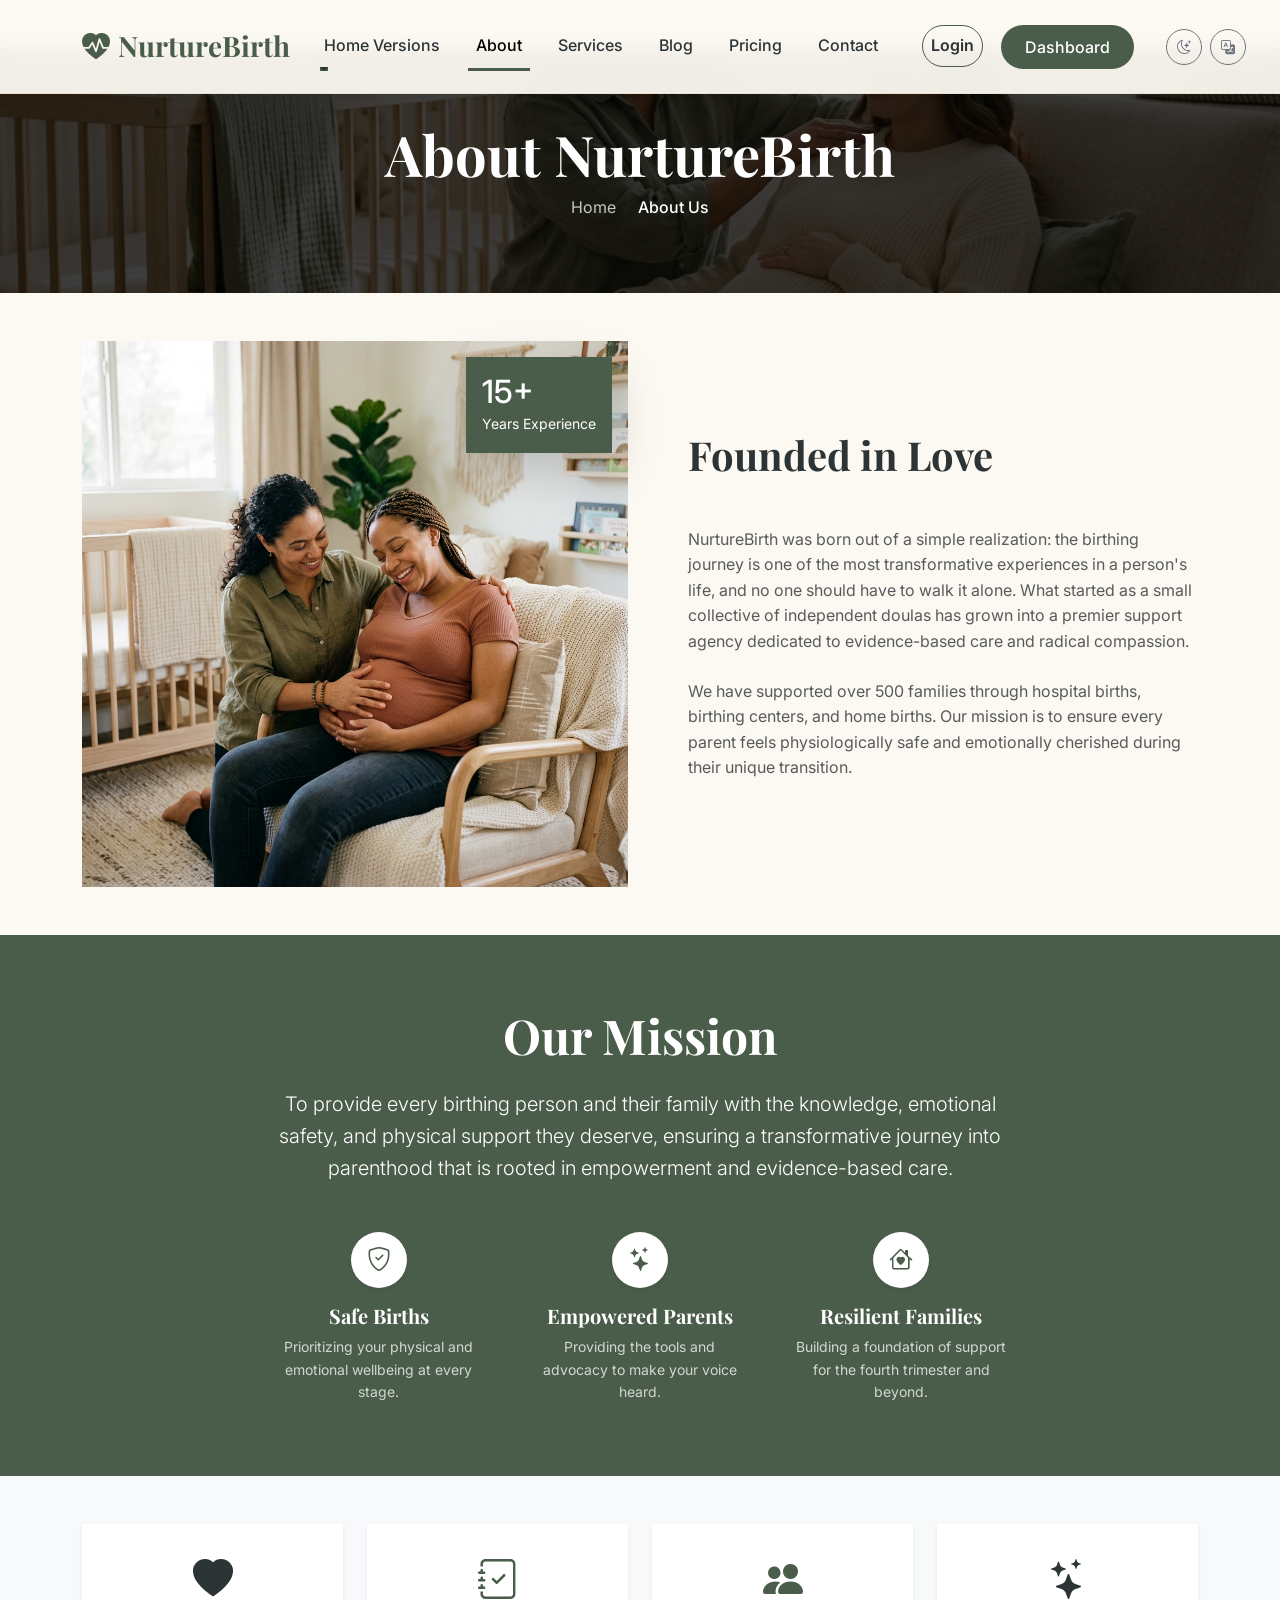
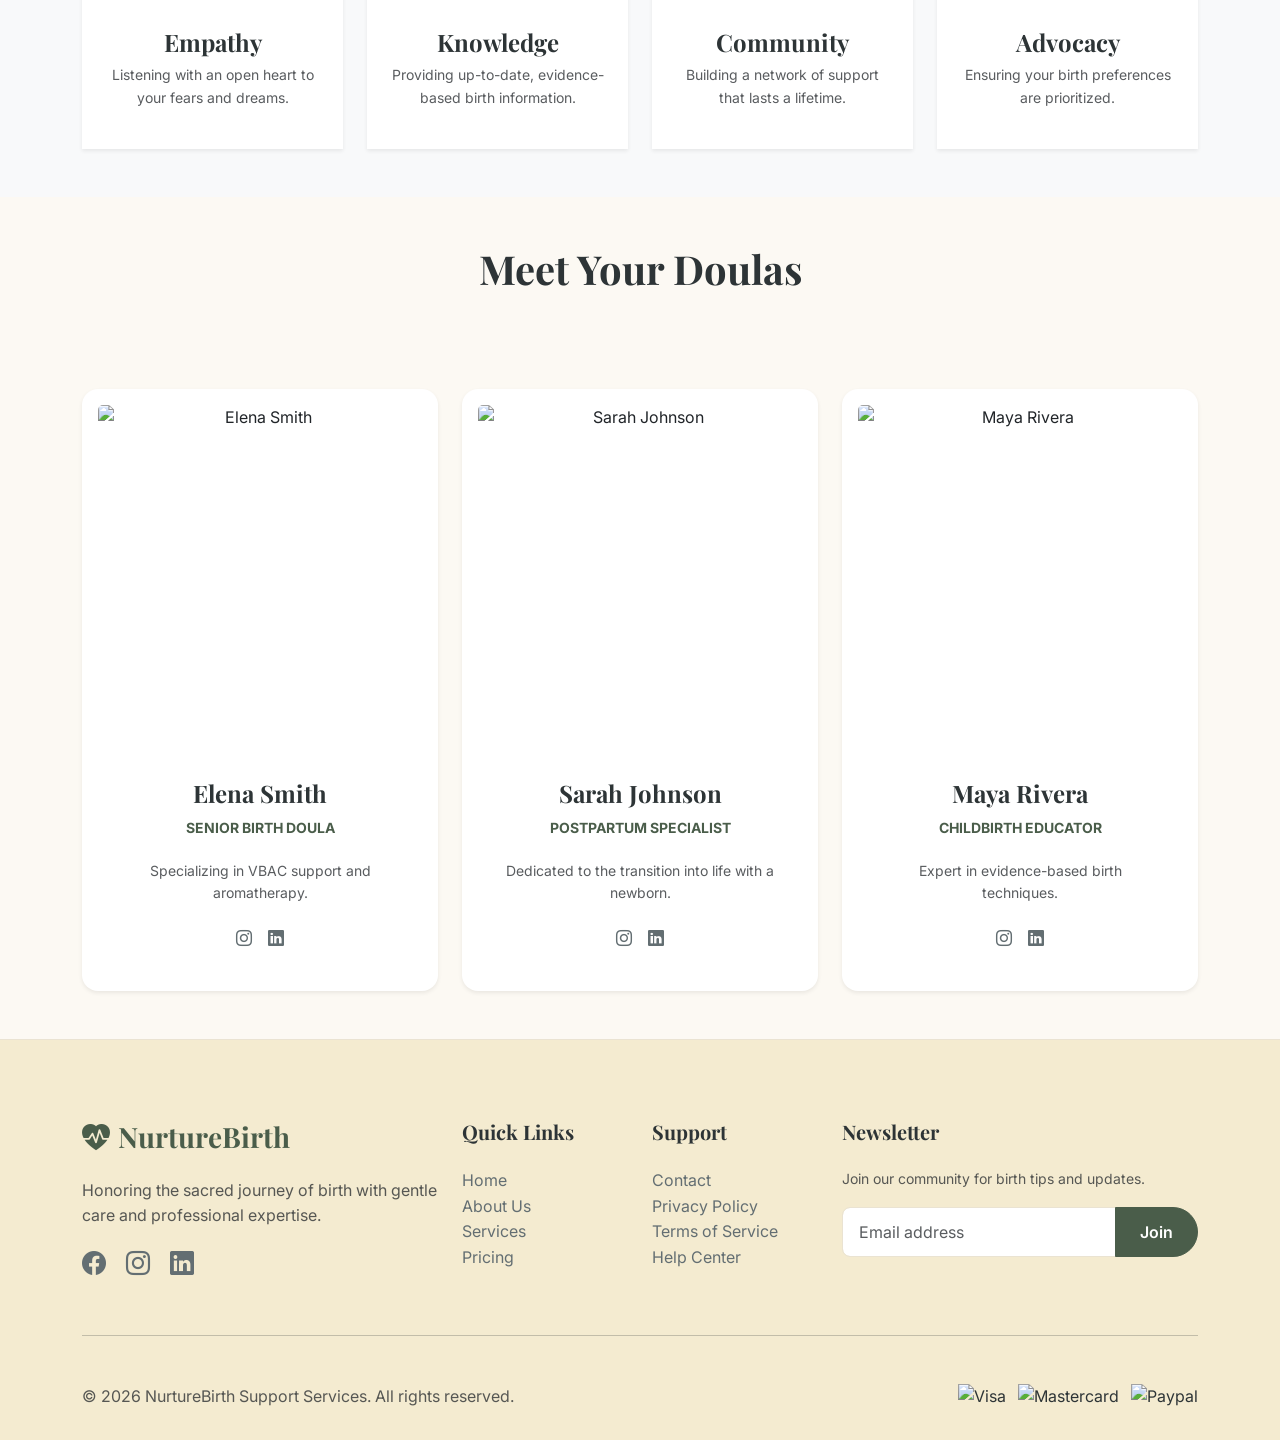
==== about.html @ 56d035b4 "Refresh site content" ====
<!DOCTYPE html>
<html lang="en" data-bs-theme="light">
<head>
    <meta charset="UTF-8">
    <meta name="viewport" content="width=device-width, initial-scale=1.0">
    <title>About Us | NurtureBirth Doula Services</title>
    <meta name="description" content="Meet the team of dedicated doulas at NurtureBirth. Learn about our mission to support families through birth and beyond.">
    
    <!-- Bootstrap 5 -->
    <link href="https://cdn.jsdelivr.net/npm/bootstrap@5.3.2/dist/css/bootstrap.min.css" rel="stylesheet">
    <link rel="stylesheet" href="https://cdn.jsdelivr.net/npm/bootstrap-icons@1.11.1/font/bootstrap-icons.css">
    
    <!-- Google Fonts -->
    <link href="https://fonts.googleapis.com/css2?family=Inter:wght@400;500;600;700&family=Playfair+Display:wght@700&display=swap" rel="stylesheet">
    
    <!-- Custom CSS -->
    <link rel="stylesheet" href="assets/css/style.css">
</head>
<body>

    <!-- Preloader -->
    <div id="preloader">
        <div class="loader-leaf"></div>
    </div>

    <!-- Header (Standard) -->
    <nav class="navbar navbar-expand-lg fixed-top shadow-sm bg-white">
        <div class="container">
            <a class="navbar-brand brand-font fs-3 text-primary-color" href="index.html">
                <i class="bi bi-heart-pulse-fill me-2"></i>NurtureBirth
            </a>
            <button class="navbar-toggler" type="button" data-bs-toggle="offcanvas" data-bs-target="#offcanvasNavbar">
                <span class="navbar-toggler-icon"></span>
            </button>
            <div class="offcanvas offcanvas-end" id="offcanvasNavbar">
                <div class="offcanvas-header border-bottom">
                    <h5 class="offcanvas-title brand-font">Menu</h5>
                    <button type="button" class="btn-close" data-bs-dismiss="offcanvas"></button>
                </div>
                <div class="offcanvas-body">
                    <ul class="navbar-nav justify-content-end flex-grow-1 pe-3">
                        <li class="nav-item dropdown">
                            <a class="nav-link dropdown-toggle" href="#" data-bs-toggle="dropdown">Home Versions</a>
                            <ul class="dropdown-menu border-0 shadow-sm">
                                <li><a class="dropdown-item" href="index.html">Home 1 (Classic)</a></li>
                                <li><a class="dropdown-item" href="home-2.html">Home 2 (Premium)</a></li>
                            </ul>
                        </li>
                        <li class="nav-item"><a class="nav-link active" aria-current="page" href="about.html">About</a></li>
                        <li class="nav-item"><a class="nav-link" href="services.html">Services</a></li>
                        <li class="nav-item"><a class="nav-link" href="blog.html">Blog</a></li>
                        <li class="nav-item"><a class="nav-link" href="pricing.html">Pricing</a></li>
                        <li class="nav-item"><a class="nav-link" href="contact.html">Contact</a></li>
                        <li class="nav-item ms-lg-3">
                            <a class="nav-link fw-semibold login-btn" href="login.html">Login</a>
                        </li>
                        <li class="nav-item ms-lg-2">
                            <a class="nav-link btn btn-primary px-4 text-white fw-medium" href="dashboard.html">Dashboard</a>
                        </li>
                    </ul>
                    
                    <!-- Theme & RTL Controls -->
                    <div class="d-flex align-items-center mt-3 mt-lg-0 ms-lg-3 gap-2">
                        <button class="btn btn-sm btn-outline-secondary rounded-circle" id="theme-toggle" title="Toggle Theme">
                            <i class="bi bi-moon-stars"></i>
                        </button>
                        <button class="btn btn-sm btn-outline-secondary rounded-circle" id="rtl-toggle" title="Toggle RTL">
                            <i class="bi bi-translate"></i>
                        </button>
                    </div>
                </div>
            </div>
        </div>
    </nav>

    <!-- Page Header -->
    <section class="py-5 mt-5 position-relative overflow-hidden" style="background: linear-gradient(rgba(0, 0, 0, 0.75), rgba(0, 0, 0, 0.75)), url('assets/images/hero_doula_classic.png') center/cover no-repeat;">
        <div class="container text-center py-4 text-white">
            <h1 class="brand-font display-4 animate__animated animate__fadeIn text-white">About NurtureBirth</h1>
            <nav aria-label="breadcrumb">
                <ol class="breadcrumb justify-content-center mb-0">
                    <li class="breadcrumb-item"><a href="index.html" class="text-decoration-none text-white opacity-75">Home</a></li>
                    <li class="breadcrumb-item active text-white fw-medium" aria-current="page">About Us</li>
                </ol>
            </nav>
        </div>
    </section>

    <!-- Our Story -->
    <section class="py-5">
        <div class="container">
            <div class="row align-items-center">
                <div class="col-lg-6 mb-4 mb-lg-0">
                    <div class="position-relative">
                        <img src="assets/images/card_doula.png" class="img-fluid rounded-lg shadow-md" alt="The NurtureBirth Team">
                        <div class="position-absolute top-0 end-0 bg-primary-color p-3 text-white rounded-md m-3 shadow-lg">
                            <span class="h2 d-block mb-0 text-white">15+</span>
                            <span class="small text-white">Years Experience</span>
                        </div>
                    </div>
                </div>
                <div class="col-lg-6 ps-lg-5">
                    <h2 class="section-title">Founded in Love</h2>
                    <p class="text-muted mb-4">NurtureBirth was born out of a simple realization: the birthing journey is one of the most transformative experiences in a person's life, and no one should have to walk it alone. What started as a small collective of independent doulas has grown into a premier support agency dedicated to evidence-based care and radical compassion.</p>
                    <p class="text-muted">We have supported over 500 families through hospital births, birthing centers, and home births. Our mission is to ensure every parent feels physiologically safe and emotionally cherished during their unique transition.</p>
                </div>
            </div>
        </div>
    </section>

    <!-- Our Mission -->
    <section class="py-5 bg-primary-color text-white">
        <div class="container py-4">
            <div class="row align-items-center">
                <div class="col-lg-8 mx-auto text-center">
                    <h2 class="brand-font display-5 mb-4 text-white">Our Mission</h2>
                    <p class="lead mb-5 opacity-90">To provide every birthing person and their family with the knowledge, emotional safety, and physical support they deserve, ensuring a transformative journey into parenthood that is rooted in empowerment and evidence-based care.</p>
                    
                    <div class="row g-5 text-center justify-content-center">
                        <div class="col-md-4">
                            <div class="bg-white bg-opacity-20 p-2 rounded-circle mx-auto mb-3 d-flex align-items-center justify-content-center shadow-sm" style="width: 56px; height: 56px;">
                                <i class="bi bi-shield-check fs-4 mission-icon"></i>
                            </div>
                            <h5 class="brand-font mb-2 text-white">Safe Births</h5>
                            <p class="small opacity-75 mb-0">Prioritizing your physical and emotional wellbeing at every stage.</p>
                        </div>
                        <div class="col-md-4">
                            <div class="bg-white bg-opacity-20 p-2 rounded-circle mx-auto mb-3 d-flex align-items-center justify-content-center shadow-sm" style="width: 56px; height: 56px;">
                                <i class="bi bi-stars fs-4 mission-icon"></i>
                            </div>
                            <h5 class="brand-font mb-2 text-white">Empowered Parents</h5>
                            <p class="small opacity-75 mb-0">Providing the tools and advocacy to make your voice heard.</p>
                        </div>
                        <div class="col-md-4">
                            <div class="bg-white bg-opacity-20 p-2 rounded-circle mx-auto mb-3 d-flex align-items-center justify-content-center shadow-sm" style="width: 56px; height: 56px;">
                                <i class="bi bi-house-heart fs-4 mission-icon"></i>
                            </div>
                            <h5 class="brand-font mb-2 text-white">Resilient Families</h5>
                            <p class="small opacity-75 mb-0">Building a foundation of support for the fourth trimester and beyond.</p>
                        </div>
                    </div>
                </div>
            </div>
        </div>
    </section>

    <!-- Core Values -->
    <section class="py-5 bg-body-tertiary">
        <div class="container">
            <div class="row g-4 team-row">
                <div class="col-md-3">
                    <div class="text-center shadow-sm p-4 bg-card-theme rounded-md h-100">
                        <i class="bi bi-heart-fill text-accent-color fs-1 mb-3 d-block"></i>
                        <h4 class="brand-font">Empathy</h4>
                        <p class="small text-muted">Listening with an open heart to your fears and dreams.</p>
                    </div>
                </div>
                <div class="col-md-3">
                    <div class="text-center shadow-sm p-4 bg-body rounded-md h-100">
                        <i class="bi bi-journal-check text-primary-color fs-1 mb-3 d-block"></i>
                        <h4 class="brand-font">Knowledge</h4>
                        <p class="small text-muted">Providing up-to-date, evidence-based birth information.</p>
                    </div>
                </div>
                <div class="col-md-3">
                    <div class="text-center shadow-sm p-4 bg-body rounded-md h-100">
                        <i class="bi bi-people-fill text-primary-color fs-1 mb-3 d-block"></i>
                        <h4 class="brand-font">Community</h4>
                        <p class="small text-muted">Building a network of support that lasts a lifetime.</p>
                    </div>
                </div>
                <div class="col-md-3">
                    <div class="text-center shadow-sm p-4 bg-body rounded-md h-100">
                        <i class="bi bi-stars text-accent-color fs-1 mb-3 d-block"></i>
                        <h4 class="brand-font">Advocacy</h4>
                        <p class="small text-muted">Ensuring your birth preferences are prioritized.</p>
                    </div>
                </div>
            </div>
        </div>
    </section>

    <!-- Meet the Team -->
    <section class="py-5">
        <div class="container">
            <div class="text-center mb-5">
                <h2 class="section-title d-inline-block">Meet Your Doulas</h2>
            </div>
            <div class="row g-4 team-row">
                <!-- Team Member 1 -->
                <div class="col-md-4">
                    <div class="card bg-card-theme border-0 shadow-sm overflow-hidden text-center h-100">
                        <img src="https://images.unsplash.com/photo-1573496359142-b8d87734a5a2?q=80&w=600&auto=format&fit=crop" class="card-img-top" alt="Elena Smith" style="height: 350px; object-fit: cover;">
                        <div class="card-body team-card-body p-4">
                            <h4 class="brand-font mb-1">Elena Smith</h4>
                            <span class="text-primary-color small fw-bold text-uppercase">Senior Birth Doula</span>
                            <p class="small text-muted mt-3">Specializing in VBAC support and aromatherapy.</p>
                            <div class="social-links d-flex justify-content-center gap-3">
                                <a href="#" class="text-muted"><i class="bi bi-instagram"></i></a>
                                <a href="#" class="text-muted"><i class="bi bi-linkedin"></i></a>
                            </div>
                        </div>
                    </div>
                </div>
                <!-- Team Member 2 -->
                <div class="col-md-4">
                    <div class="card bg-card-theme border-0 shadow-sm overflow-hidden text-center h-100">
                        <img src="https://images.unsplash.com/photo-1594744803329-e58b31de8bf5?q=80&w=600&auto=format&fit=crop" class="card-img-top" alt="Sarah Johnson" style="height: 350px; object-fit: cover;">
                        <div class="card-body team-card-body p-4">
                            <h4 class="brand-font mb-1">Sarah Johnson</h4>
                            <span class="text-primary-color small fw-bold text-uppercase">Postpartum Specialist</span>
                            <p class="small text-muted mt-3">Dedicated to the transition into life with a newborn.</p>
                            <div class="social-links d-flex justify-content-center gap-3">
                                <a href="#" class="text-muted"><i class="bi bi-instagram"></i></a>
                                <a href="#" class="text-muted"><i class="bi bi-linkedin"></i></a>
                            </div>
                        </div>
                    </div>
                </div>
                <!-- Team Member 3 -->
                <div class="col-md-4">
                    <div class="card bg-card-theme border-0 shadow-sm overflow-hidden text-center h-100">
                        <img src="https://images.unsplash.com/photo-1544005313-94ddf0286df2?q=80&w=600&auto=format&fit=crop" class="card-img-top" alt="Maya Rivera" style="height: 350px; object-fit: cover;">
                        <div class="card-body team-card-body p-4">
                            <h4 class="brand-font mb-1">Maya Rivera</h4>
                            <span class="text-primary-color small fw-bold text-uppercase">Childbirth Educator</span>
                            <p class="small text-muted mt-3">Expert in evidence-based birth techniques.</p>
                            <div class="social-links d-flex justify-content-center gap-3">
                                <a href="#" class="text-muted"><i class="bi bi-instagram"></i></a>
                                <a href="#" class="text-muted"><i class="bi bi-linkedin"></i></a>
                            </div>
                        </div>
                    </div>
                </div>
            </div>
        </div>
    </section>

    <!-- Footer -->
    <footer class="footer">
        <div class="container">
            <div class="row g-4">
                <div class="col-lg-4">
                    <h3 class="brand-font mb-4 text-primary-color"><i class="bi bi-heart-pulse-fill me-2"></i>NurtureBirth</h3>
                    <p class="text-muted">Honoring the sacred journey of birth with gentle care and professional expertise.</p>
                    <div class="social-links mt-3">
                        <a href="#" class="me-3 text-muted"><i class="bi bi-facebook fs-4"></i></a>
                        <a href="#" class="me-3 text-muted"><i class="bi bi-instagram fs-4"></i></a>
                        <a href="#" class="text-muted"><i class="bi bi-linkedin fs-4"></i></a>
                    </div>
                </div>
                <div class="col-lg-2">
                    <h5 class="fw-bold mb-4">Quick Links</h5>
                    <ul class="list-unstyled">
                        <li><a href="index.html" class="footer-link">Home</a></li>
                        <li><a href="about.html" class="footer-link">About Us</a></li>
                        <li><a href="services.html" class="footer-link">Services</a></li>
                        <li><a href="pricing.html" class="footer-link">Pricing</a></li>
                    </ul>
                </div>
                <div class="col-lg-2">
                    <h5 class="fw-bold mb-4">Support</h5>
                    <ul class="list-unstyled">
                        <li><a href="contact.html" class="footer-link">Contact</a></li>
                        <li><a href="#" class="footer-link">Privacy Policy</a></li>
                        <li><a href="#" class="footer-link">Terms of Service</a></li>
                        <li><a href="404.html" class="footer-link">Help Center</a></li>
                    </ul>
                </div>
                <div class="col-lg-4">
                    <h5 class="fw-bold mb-4">Newsletter</h5>
                    <p class="small text-muted">Join our community for birth tips and updates.</p>
                    <form class="needs-validation" novalidate>
                        <div class="input-group">
                            <input type="email" class="form-control" placeholder="Email address" required>
                            <button class="btn btn-primary" type="submit">Join</button>
                        </div>
                    </form>
                </div>
            </div>
            <hr class="my-5 opacity-10">
            <div class="row align-items-center">
                <div class="col-md-6 text-center text-md-start">
                    <p class="mb-0 text-muted">&copy; 2026 NurtureBirth Support Services. All rights reserved.</p>
                </div>
                <div class="col-md-6 text-center text-md-end">
                    <img src="https://img.icons8.com/color/48/000000/visa.png" alt="Visa" width="30" class="me-2">
                    <img src="https://img.icons8.com/color/48/000000/mastercard.png" alt="Mastercard" width="30" class="me-2">
                    <img src="https://img.icons8.com/color/48/000000/paypal.png" alt="Paypal" width="30">
                </div>
            </div>
        </div>
    </footer>

    <!-- Scripts -->
    <script src="https://cdn.jsdelivr.net/npm/bootstrap@5.3.2/dist/js/bootstrap.bundle.min.js"></script>
    <script src="assets/js/main.js"></script>
</body>
</html>
---- assets/css/style.css ----
/* 
    Doula & Birth Support Services - Custom Style Sheet
    Tech Stack: Bootstrap 5 + Vanilla CSS
    Niche: Gentle, Supportive, and Empowering
*/

/* ============================================
   VARIABLES
   ============================================ */
:root {
    /* Brand Colors */
    --primary-color: #4A5D4A; /* Darker Sage Green for accessibility */
    --secondary-color: #F4EBD0; /* Warm Sand */
    --accent-color: #E07A5F; /* Soft Terracotta */
    --hover-color: #4B5320; /* Army Green */
    
    /* Functional Colors (Light Mode) */
    --bg-color: #FCF9F3;
    --text-color: #2D3436; /* Darker for better contrast */
    --text-muted: #636E72;
    --border-color: #EAE3D2;
    --card-bg: #FFFFFF;
    --nav-bg: rgba(252, 249, 243, 0.95);
    --accordion-icon-filter: none;
    
    /* Spacing */
    --spacer: 8px;
    --radius-sm: 8px;
    --radius-md: 16px;
    --radius-lg: 24px;
    
    /* Transitions */
    --transition: all 0.3s cubic-bezier(0.4, 0, 0.2, 1);
}

/* Dark Mode Variables */
[data-bs-theme="dark"] {
    --primary-color: #A3C1A2; 
    --secondary-color: #2D2D2A;
    --accent-color: #FF8A65;
    --hover-color: #A3C1A2; /* Lighter Army Green for dark mode */
    
    --bg-color: #121212;
    --text-color: #F5F5F5;
    --text-muted: #D1D8DB; /* Increased brightness for dark mode contrast */
    --border-color: #2D3436;
    --card-bg: #1E1E1E;
    --nav-bg: rgba(18, 18, 18, 0.95);
    --accordion-icon-filter: invert(1);
    --offcanvas-bg: #1A1A1A;
    --dropdown-bg: #1E1E1E;
}

/* ============================================
   RESET & BASE
   ============================================ */
html {
    scroll-behavior: smooth;
    overflow-x: hidden;
}

body {
    background-color: var(--bg-color);
    color: var(--text-color);
    font-family: 'Inter', system-ui, -apple-system, sans-serif;
    line-height: 1.6;
    margin: 0;
    transition: var(--transition);
}

h1, h2, h3, h4, h5, h6, .brand-font {
    font-family: 'Playfair Display', serif;
    font-weight: 700;
    color: var(--text-color);
}

/* RTL Support */
[dir="rtl"] {
    text-align: right;
}

/* Accessibility */
:focus-visible {
    outline: 2px solid var(--primary-color);
    outline-offset: 4px;
}

/* ============================================
   TYPOGRAPHY
   ============================================ */
.section-title {
    font-size: 2.5rem;
    position: relative;
    margin-bottom: 2rem;
    padding-bottom: 1rem;
}

.section-heading {
    display: flex;
    flex-direction: column;
    align-items: center;
    gap: 0.6rem;
}

.mission-icon {
    color: var(--primary-color);
    font-size: 1.5rem;
}

.support-journey-frame {
    background-color: var(--secondary-color);
    border-radius: var(--radius-lg);
    padding: clamp(2rem, 3vw, 3.5rem);
    border: 1px solid rgba(56, 49, 35, 0.15);
    box-shadow: 0 25px 60px rgba(0, 0, 0, 0.08);
}

.support-journey-card {
    background-color: #fff;
    border-radius: var(--radius-sm);
    border: 1px solid rgba(74, 93, 74, 0.1);
    min-height: 220px;
    display: flex;
    flex-direction: column;
    justify-content: center;
    padding: 2rem 1.75rem;
    transition: var(--transition);
}

.support-journey-card:hover {
    border-color: rgba(74, 93, 74, 0.35);
    box-shadow: 0 20px 30px rgba(0, 0, 0, 0.08);
}

@media (max-width: 992px) {
    .support-journey-frame {
        padding: 1.5rem;
    }

    .support-journey-card {
        min-height: auto;
        padding: 1.5rem;
    }
}

.review-controls .carousel-control-prev,
.review-controls .carousel-control-next {
    position: static;
    width: auto;
    height: auto;
    transform: none;
}

.review-controls .carousel-control-prev-icon,
.review-controls .carousel-control-next-icon {
    width: 30px;
    height: 30px;
    background-size: 100% 100%;
    background-position: center;
    background-repeat: no-repeat;
}

.review-controls button {
    box-shadow: 0 10px 30px rgba(0, 0, 0, 0.25);
}

@media (max-width: 768px) {
    .review-controls {
        gap: 1rem;
    }
}

.article-hero {
    height: 160px;
    border-radius: 1rem;
    display: flex;
    align-items: center;
    justify-content: center;
    background-size: cover;
    background-position: center;
    margin: 0;
    box-shadow: inset 0 0 0 1px rgba(255, 255, 255, 0.5);
}

.article-hero i {
    display: none;
}

.article-hero--birth-support {
    background: url('https://images.unsplash.com/photo-1559839734-2b71ea197ec2?auto=format&fit=crop&w=600&q=80') center/cover;
}

.article-hero--breastfeeding {
    background: url('https://images.unsplash.com/photo-1519689680058-324335c77eba?auto=format&fit=crop&w=600&q=80') center/cover;
}

.article-hero--partner {
    background: url('https://images.unsplash.com/photo-1544367567-0f2fcb009e0b?auto=format&fit=crop&w=600&q=80') center/cover;
}

.article-hero--wellness {
    background: url('https://images.unsplash.com/photo-1506126613408-eca07ce68773?auto=format&fit=crop&w=600&q=80') center/cover;
}

.article-hero--sleep {
    background: url('https://images.unsplash.com/photo-1541781774459-bb2af2f05b55?auto=format&fit=crop&w=600&q=80') center/cover;
}

.article-hero--nutrition {
    background: url('https://images.unsplash.com/photo-1512621776951-a57141f2eefd?auto=format&fit=crop&w=600&q=80') center/cover;
}

.team-row {
    align-items: stretch;
    justify-content: center;
}

.team-card-body {
    display: flex;
    flex-direction: column;
    justify-content: space-between;
    min-height: 220px;
}

/* ============================================
   COMPONENTS
   ============================================ */

/* Buttons */
.btn {
    padding: 10px 24px;
    border-radius: 30px;
    font-weight: 600;
    transition: var(--transition);
}

.btn-primary {
    background-color: var(--primary-color);
    border-color: var(--primary-color);
    color: #fff;
}

.btn-primary:hover, .btn-primary:focus {
    background-color: #769075;
    border-color: #769075;
    transform: translateY(-2px);
    box-shadow: 0 4px 12px rgba(142, 172, 141, 0.3);
}

.btn-secondary {
    background-color: var(--secondary-color);
    border-color: var(--secondary-color);
    color: var(--text-color);
}

.btn-secondary:hover {
    background-color: #E6DBC0;
    border-color: #E6DBC0;
}

.login-btn {
    border-radius: 999px;
    padding: 0.45rem 1.6rem;
    border: 1px solid var(--primary-color);
    background-color: transparent;
    color: var(--primary-color);
    font-weight: 600;
    transition: var(--transition);
}

.login-btn:hover,
.login-btn:focus-visible {
    background-color: var(--primary-color);
    color: #fff;
    box-shadow: 0 0 0 6px rgba(74, 93, 74, 0.15);
    text-decoration: none;
}

/* Icon Toggle Buttons */
#theme-toggle, #rtl-toggle {
    width: 36px;
    height: 36px;
    padding: 0;
    display: inline-flex;
    align-items: center;
    justify-content: center;
    transition: var(--transition);
}

[data-bs-theme="dark"] #theme-toggle, 
[data-bs-theme="dark"] #rtl-toggle {
    border-color: rgba(255, 255, 255, 0.2);
    color: var(--text-color);
}

[data-bs-theme="dark"] #theme-toggle:hover, 
[data-bs-theme="dark"] #rtl-toggle:hover {
    background-color: var(--primary-color);
    border-color: var(--primary-color);
    color: #000; /* Dark text on light sage background */
}

/* Navbar */
.navbar {
    background-color: var(--nav-bg);
    backdrop-filter: blur(10px);
    border-bottom: 1px solid var(--border-color);
    padding: 1.2rem 0;
    transition: all 0.4s ease; /* Added for smooth scrolling effect */
}

[data-bs-theme="dark"] .navbar {
    border-bottom: 1px solid rgba(255, 255, 255, 0.1);
}

.navbar.scrolled {
    padding: 0.8rem 0;
    box-shadow: 0 4px 20px rgba(0,0,0,0.05);
}

.nav-link:not(.btn) {
    font-weight: 500;
    color: var(--text-color); /* Removed !important to allow utility overrides */
    margin: 0 10px;
    position: relative;
    transition: var(--transition);
}

/* Specific support for transparent navbars with light backgrounds (Home 2) */
.navbar-dark.bg-transparent .nav-link:not(.btn) {
    color: rgba(255, 255, 255, 0.9) !important;
}

.navbar-dark.bg-transparent .nav-link:not(.btn).active,
.navbar-dark.bg-transparent .nav-link:not(.btn):hover {
    color: #fff !important;
}

/* Ensure theme buttons match transparent navbar theme */
.navbar-dark.bg-transparent #theme-toggle,
.navbar-dark.bg-transparent #rtl-toggle {
    border-color: rgba(255, 255, 255, 0.3) !important;
    color: #fff !important;
}

.nav-link::after {
    content: '';
    position: absolute;
    width: 0;
    height: 3px; /* Slightly thicker as per reference image */
    bottom: -5px;
    left: 0;
    background-color: var(--primary-color);
    transition: width 0.3s;
}

.nav-link.active::after, .nav-link:hover::after {
    width: 100%;
}

/* Social Links */
.social-links a,
.social-links a i {
    color: var(--text-muted) !important;
    transition: var(--transition);
    display: inline-block;
}

.social-links a:hover,
.social-links a:hover i {
    color: var(--hover-color) !important;
    transform: translateY(-3px);
}

/* Contact Page — Location & Hours icons */
.contact-icon-wrap {
    width: 52px;
    height: 52px;
    border-radius: 50%;
    background-color: var(--primary-color);
    display: inline-flex;
    align-items: center;
    justify-content: center;
    box-shadow: 0 8px 24px rgba(74, 93, 74, 0.22);
    transition: var(--transition);
}

.contact-icon-wrap i {
    font-size: 1.2rem;
    color: #fff;
    line-height: 1;
}

.d-flex:hover > .contact-icon-wrap {
    box-shadow: 0 12px 32px rgba(74, 93, 74, 0.35);
    transform: translateY(-2px);
}

.brand-social-links {
    gap: 1.25rem;
}

.brand-social-links .social-icon {
    width: 64px;
    height: 64px;
    border-radius: 50%;
    border: 2px solid var(--border-color);
    background-color: var(--card-bg);
    display: inline-flex;
    align-items: center;
    justify-content: center;
    transition: var(--transition);
    padding: 0.5rem;
    box-shadow: 0 10px 20px rgba(74, 93, 74, 0.12);
}

.brand-social-links .social-icon img {
    width: 34px;
    height: 34px;
    filter: grayscale(1);
    transition: filter 0.3s ease, transform 0.3s ease;
}

.brand-social-links .social-icon:hover {
    border-color: var(--primary-color);
    box-shadow: 0 16px 30px rgba(74, 93, 74, 0.2);
}

.brand-social-links .social-icon:hover img {
    filter: grayscale(0);
    transform: scale(1.08);
}

.brand-social-links .social-icon:focus-visible {
    outline: 3px solid rgba(74, 93, 74, 0.4);
    outline-offset: 3px;
}

.icon-box .bi {
    font-size: 1.5rem;
    line-height: 1;
}

.article-badge {
    background-color: var(--primary-color);
    color: #fff;
    border-radius: 999px;
    padding: 0.15rem 0.9rem;
    font-size: 0.75rem;
}

/* Cards */
.card {
    background-color: var(--card-bg);
    border: 1px solid var(--border-color);
    border-radius: var(--radius-md);
    padding: 1rem;
    transition: var(--transition);
    height: 100%;
}

.card:hover {
    transform: translateY(-8px);
    box-shadow: 0 12px 30px rgba(0,0,0,0.08);
}

/* Accordion */
.accordion-item {
    background-color: var(--card-bg);
    border-color: var(--border-color);
}

.accordion-button {
    background-color: var(--card-bg);
    color: var(--text-color);
}

.accordion-button:not(.collapsed) {
    background-color: var(--card-bg);
    color: var(--primary-color);
    font-weight: 700;
    box-shadow: none;
}

.accordion-button::after {
    filter: var(--accordion-icon-filter);
}

.accordion-body {
    color: var(--text-muted);
}

/* Form Controls */
.form-control, .form-select {
    background-color: var(--card-bg);
    border: 1px solid var(--border-color);
    border-radius: var(--radius-sm);
    padding: 12px 16px;
    color: var(--text-color);
}

.form-control:focus {
    background-color: var(--card-bg);
    border-color: var(--primary-color);
    box-shadow: 0 0 0 4px rgba(142, 172, 141, 0.1);
    color: var(--text-color);
}

/* Theme Utilities */
.bg-theme { background-color: var(--bg-color) !important; }
.bg-card-theme { background-color: var(--card-bg) !important; }
.text-theme { color: var(--text-color) !important; }
.text-muted-theme { color: var(--text-muted) !important; }

/* Sticky Nav for Dark Mode */
[data-bs-theme="dark"] .navbar.bg-white {
    background-color: var(--card-bg) !important;
}

[data-bs-theme="dark"] .bg-white {
    background-color: var(--card-bg) !important;
    color: var(--text-color) !important;
}

[data-bs-theme="dark"] .text-muted {
    color: var(--text-muted) !important;
}

[data-bs-theme="dark"] .offcanvas,
[data-bs-theme="dark"] .dropdown-menu {
    background-color: var(--card-bg) !important;
    border: 1px solid var(--border-color) !important;
}

[data-bs-theme="dark"] .btn-close {
    filter: invert(1) grayscale(100%) brightness(200%);
}

[data-bs-theme="dark"] .bg-opacity-10 {
    --bs-bg-opacity: 0.2; /* Increase icon-box visibility in dark mode */
}

/* ============================================
   SECTIONS
   ============================================ */

/* Hero */
.hero-section {
    padding: 160px 0 100px;
    background: linear-gradient(135deg, var(--secondary-color) 0%, var(--bg-color) 100%);
    position: relative;
    overflow: hidden;
}

.hero-title {
    font-size: clamp(2.5rem, 8vw, 4.5rem);
    line-height: 1.1;
    margin-bottom: 1.5rem;
}

.hero-cta-group .btn {
    border-radius: 999px;
    padding: 0.75rem 2.2rem;
    font-weight: 600;
    min-width: 150px;
    box-shadow: 0 12px 25px rgba(74, 93, 74, 0.18);
}

.hero-cta-group .btn-secondary {
    background-color: #2a2a2a;
    border-color: #2a2a2a;
    color: #fff;
}

.hero-cta-group .btn-secondary:hover,
.hero-cta-group .btn-secondary:focus-visible {
    background-color: #151515;
    border-color: #151515;
    color: #fff;
}

@media (max-width: 768px) {
    .hero-cta-group {
        flex-direction: column;
        align-items: stretch;
    }

    .hero-cta-group .btn {
        width: 100%;
        min-width: auto;
    }
}

/* Preloader */
#preloader {
    position: fixed;
    top: 0; left: 0; width: 100%; height: 100%;
    background: var(--bg-color);
    z-index: 9999;
    display: flex;
    align-items: center; justify-content: center;
    transition: opacity 0.5s ease-out;
}

.loader-leaf {
    width: 40px; height: 40px;
    border: 4px solid var(--primary-color);
    border-radius: 50% 0 50% 0;
    animation: rotate 2s infinite ease-in-out;
}

@keyframes rotate {
    0% { transform: rotate(0deg); }
    100% { transform: rotate(360deg); }
}

/* ============================================
   FOOTER
   ============================================ */
.footer {
    background-color: var(--secondary-color);
    padding: 80px 0 30px;
    border-top: 1px solid var(--border-color);
}

.footer-link {
    color: var(--text-muted);
    text-decoration: none;
    transition: var(--transition);
}

.footer-link:hover {
    color: var(--hover-color);
}

/* ============================================
   UTILITIES
   ============================================ */
.text-primary-color { color: var(--primary-color); }
.bg-primary-color { background-color: var(--primary-color); }
.bg-accent-color { background-color: var(--accent-color) !important; }
.bg-soft { background-color: var(--secondary-color); }

.rounded-circle { border-radius: 50% !important; }

/* Responsive adjustments */
@media (max-width: 640px) {
    .section-title { font-size: 1.8rem; }
    .hero-section { padding: 120px 0 60px; }
    .hero-title { font-size: 2.2rem; }
}
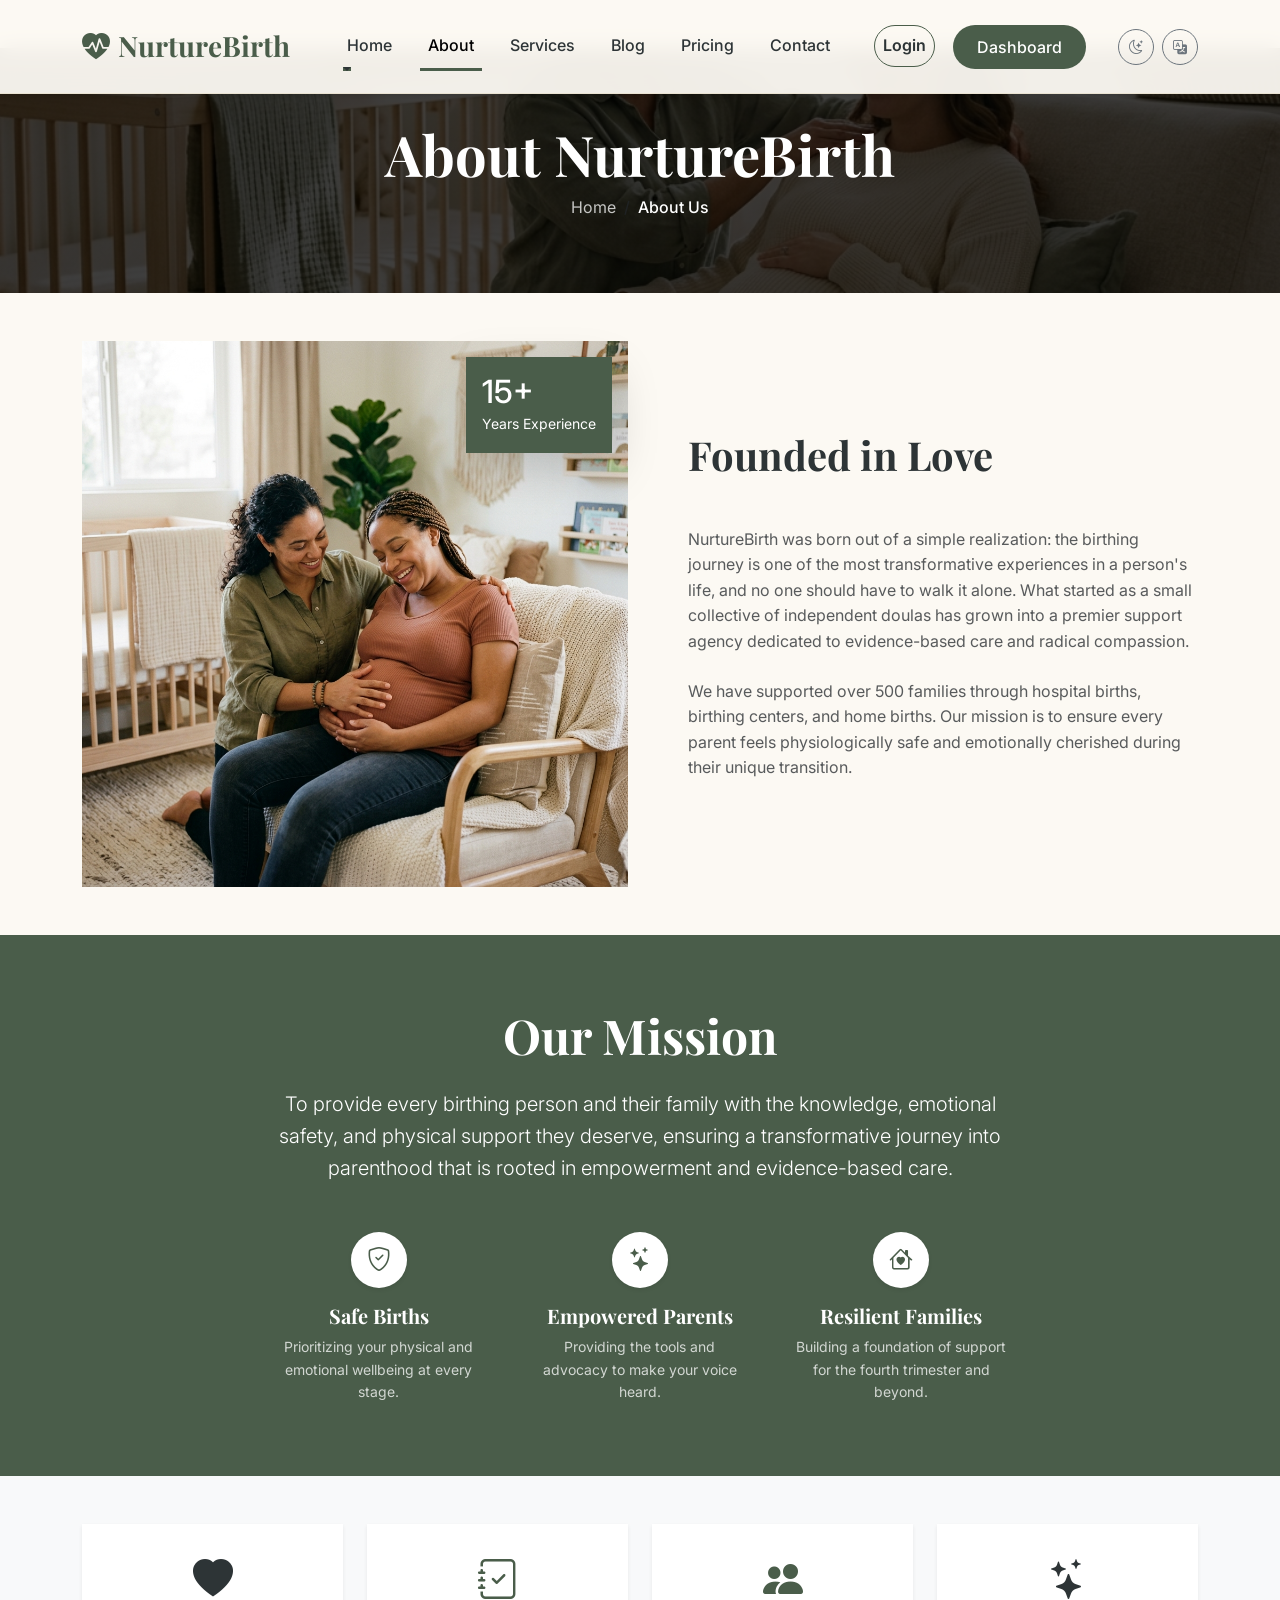
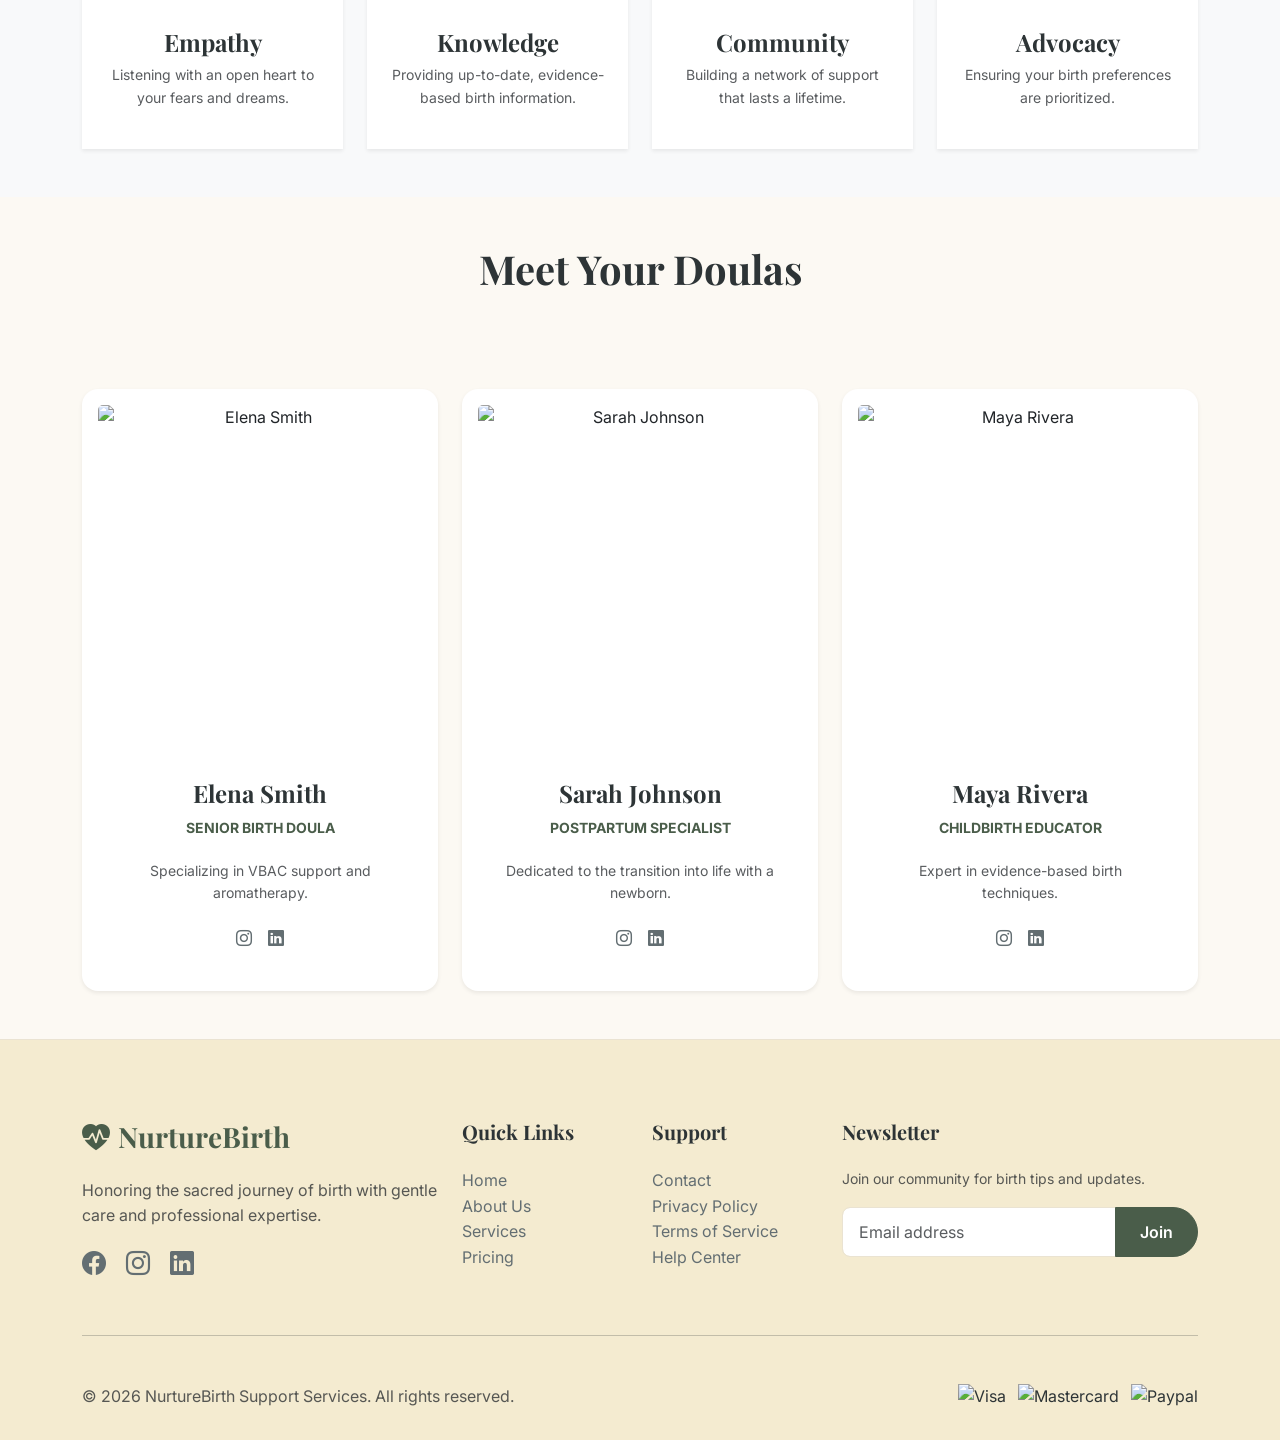
==== commit 55b62a2d: "Label home dropdown" ====
--- a/about.html
+++ b/about.html
@@ -12,6 +12,7 @@
     
     <!-- Google Fonts -->
     <link href="https://fonts.googleapis.com/css2?family=Inter:wght@400;500;600;700&family=Playfair+Display:wght@700&display=swap" rel="stylesheet">
+    <link rel="icon" href="assets/images/favicon.png" type="image/png">
     
     <!-- Custom CSS -->
     <link rel="stylesheet" href="assets/css/style.css">
@@ -29,18 +30,18 @@
             <a class="navbar-brand brand-font fs-3 text-primary-color" href="index.html">
                 <i class="bi bi-heart-pulse-fill me-2"></i>NurtureBirth
             </a>
-            <button class="navbar-toggler" type="button" data-bs-toggle="offcanvas" data-bs-target="#offcanvasNavbar">
+            <button class="navbar-toggler" type="button" data-bs-toggle="offcanvas" data-bs-target="#offcanvasNavbar" aria-controls="offcanvasNavbar" aria-expanded="false" aria-label="Toggle navigation">
                 <span class="navbar-toggler-icon"></span>
             </button>
-            <div class="offcanvas offcanvas-end" id="offcanvasNavbar">
+            <div class="offcanvas offcanvas-end" id="offcanvasNavbar" tabindex="-1" aria-labelledby="offcanvasNavbarLabel">
                 <div class="offcanvas-header border-bottom">
-                    <h5 class="offcanvas-title brand-font">Menu</h5>
+                    <h5 class="offcanvas-title brand-font" id="offcanvasNavbarLabel">Menu</h5>
                     <button type="button" class="btn-close" data-bs-dismiss="offcanvas"></button>
                 </div>
                 <div class="offcanvas-body">
                     <ul class="navbar-nav justify-content-end flex-grow-1 pe-3">
                         <li class="nav-item dropdown">
-                            <a class="nav-link dropdown-toggle" href="#" data-bs-toggle="dropdown">Home Versions</a>
+                            <a class="nav-link dropdown-toggle" href="#" data-bs-toggle="dropdown">Home</a>
                             <ul class="dropdown-menu border-0 shadow-sm">
                                 <li><a class="dropdown-item" href="index.html">Home 1 (Classic)</a></li>
                                 <li><a class="dropdown-item" href="home-2.html">Home 2 (Premium)</a></li>
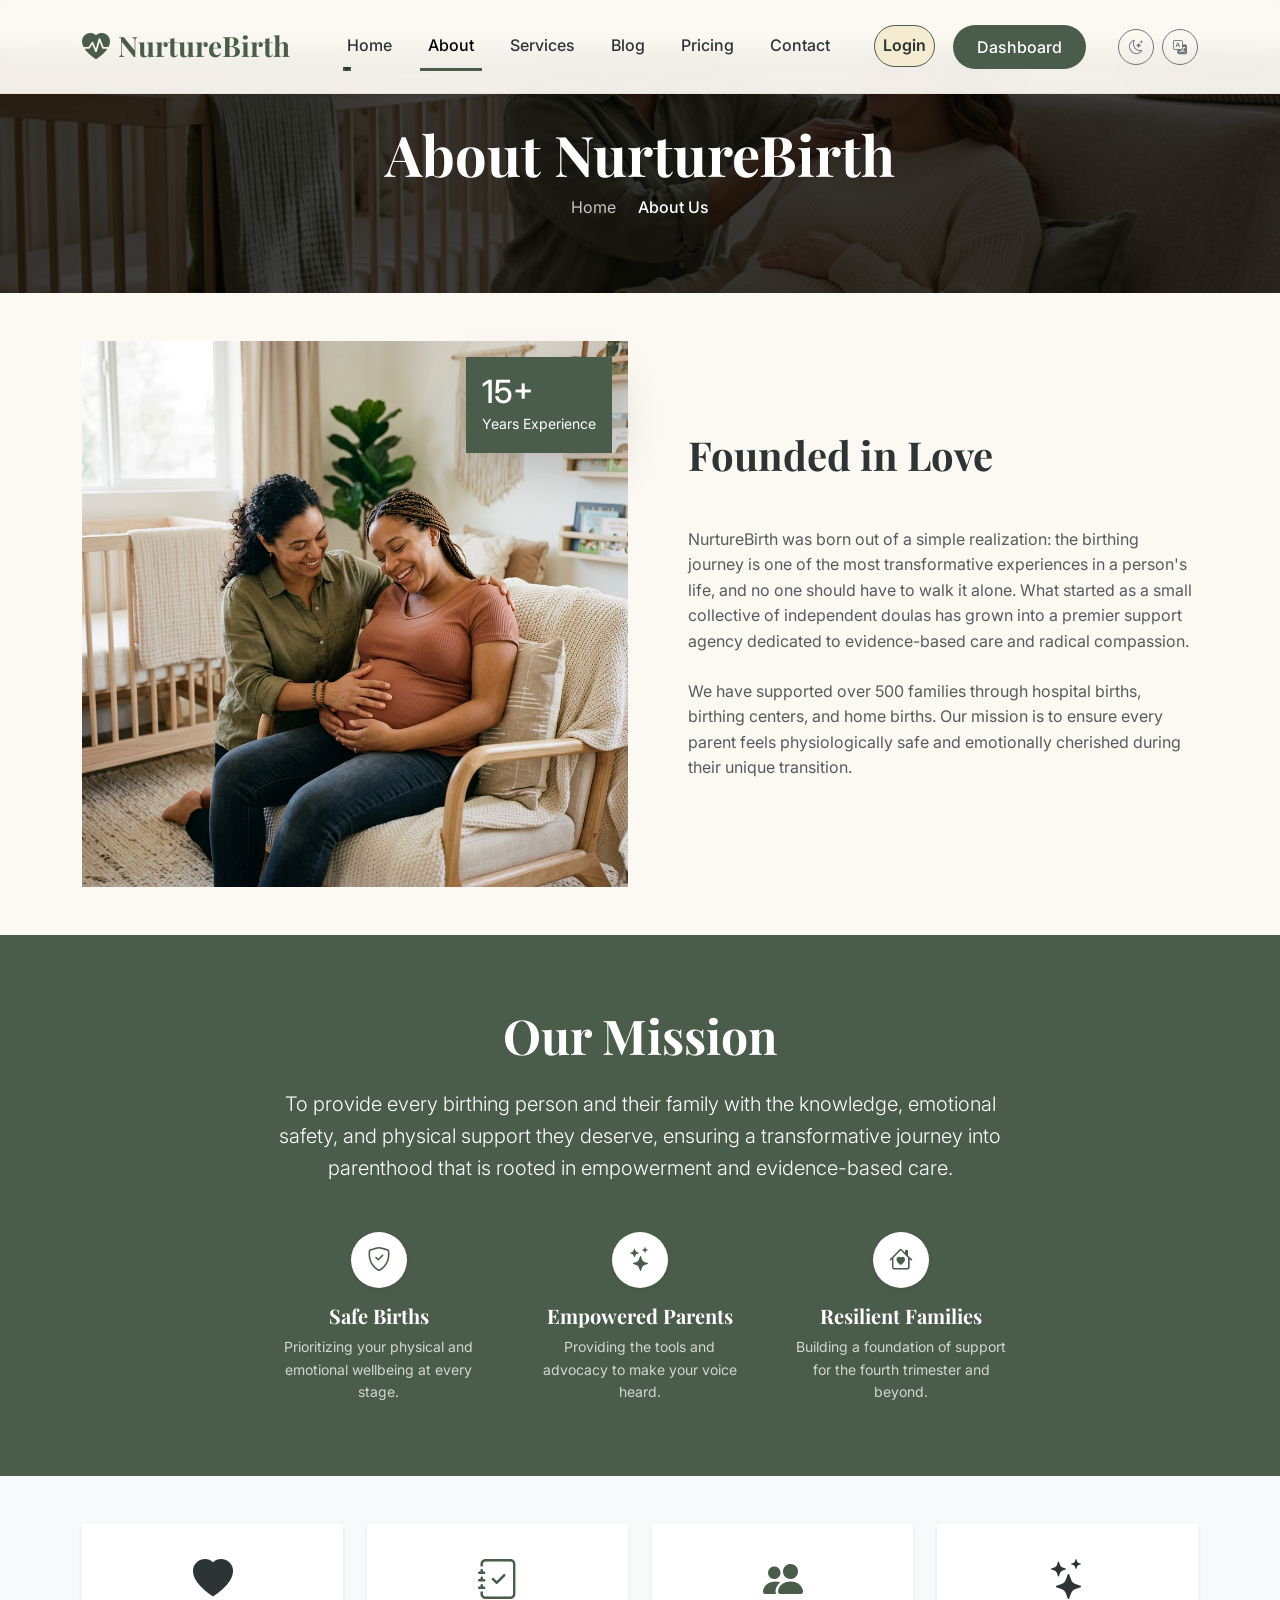
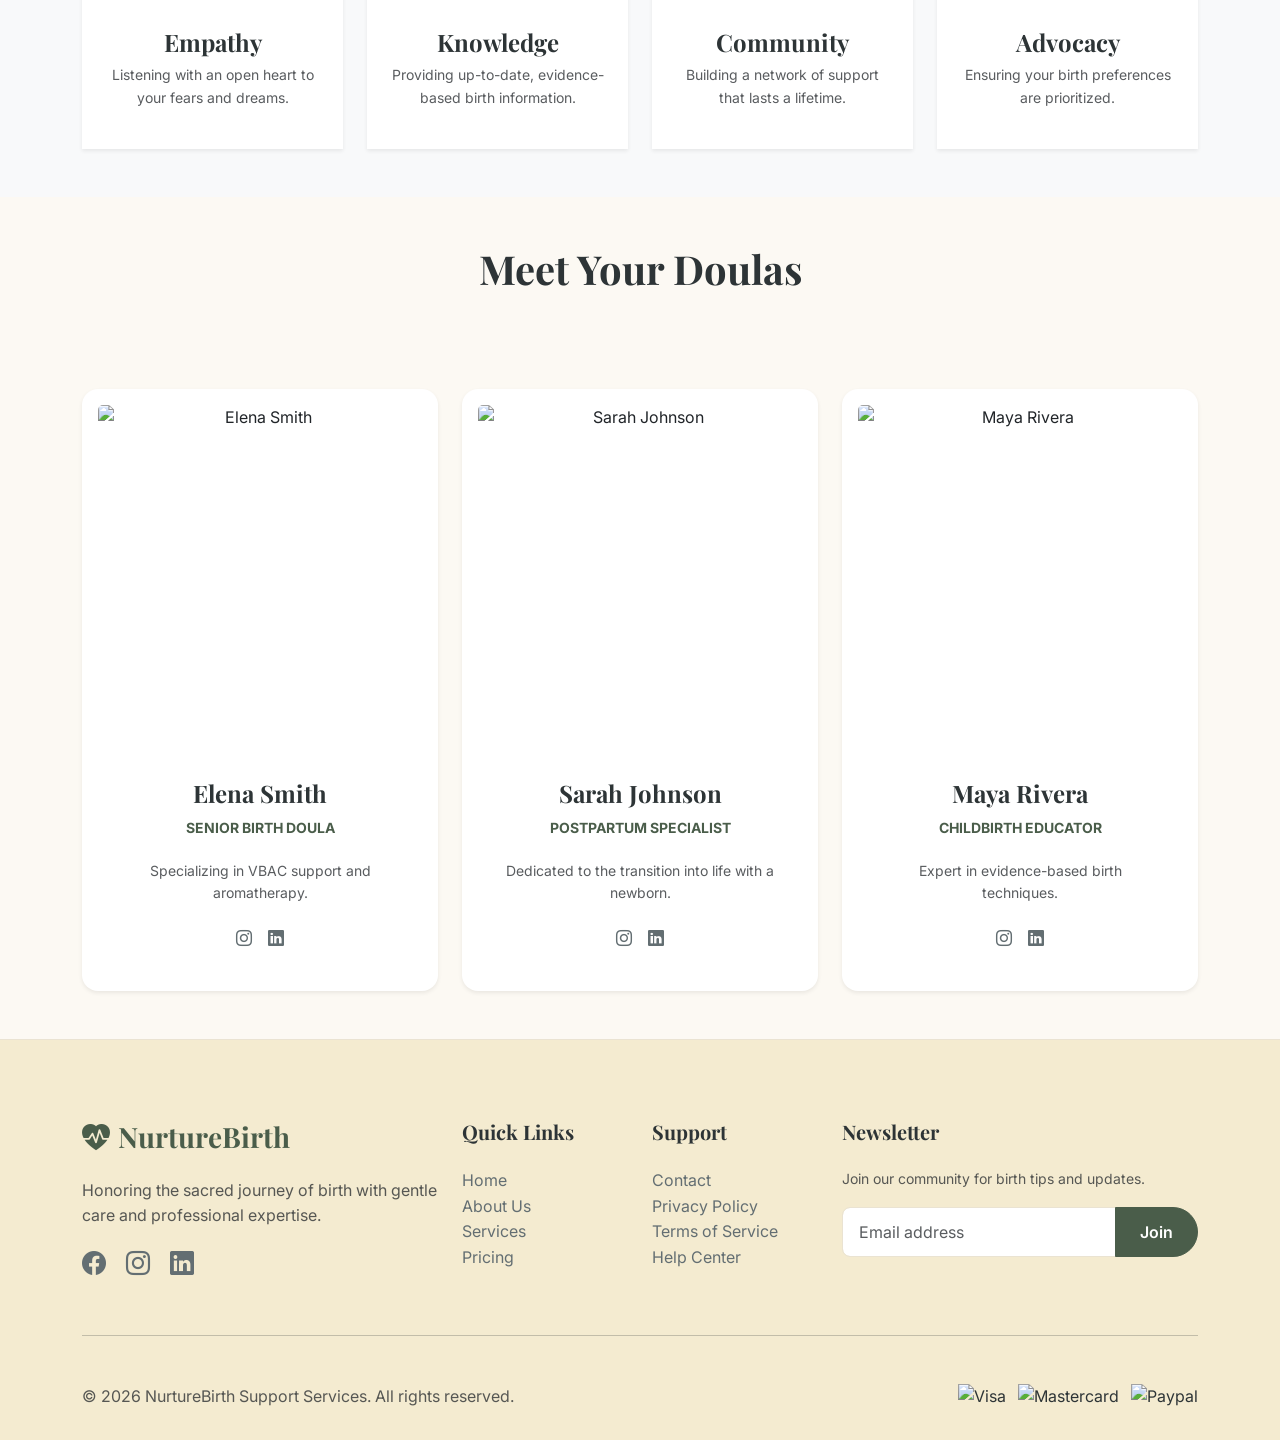
==== commit a8a0868c: "Improve navbar offcanvas and favicon" ====
--- a/about.html
+++ b/about.html
@@ -12,7 +12,7 @@
     
     <!-- Google Fonts -->
     <link href="https://fonts.googleapis.com/css2?family=Inter:wght@400;500;600;700&family=Playfair+Display:wght@700&display=swap" rel="stylesheet">
-    <link rel="icon" href="assets/images/favicon.png" type="image/png">
+    <link rel="icon" href="assets/images/favicon.svg" type="image/svg+xml">
     
     <!-- Custom CSS -->
     <link rel="stylesheet" href="assets/css/style.css">
--- a/assets/css/style.css
+++ b/assets/css/style.css
@@ -258,11 +258,27 @@
     border-color: #E6DBC0;
 }
 
+.social-auth-btn {
+    border-radius: 55px;
+    border-width: 1.5px;
+    font-weight: 600;
+    color: var(--text-color);
+    background-color: var(--card-bg);
+    box-shadow: 0 10px 25px rgba(0, 0, 0, 0.08);
+    transition: transform 0.25s ease, box-shadow 0.25s ease;
+}
+
+.social-auth-btn:hover {
+    background-color: #fff;
+    box-shadow: 0 12px 30px rgba(0, 0, 0, 0.15);
+    transform: translateY(-1px);
+}
+
 .login-btn {
     border-radius: 999px;
     padding: 0.45rem 1.6rem;
-    border: 1px solid var(--primary-color);
-    background-color: transparent;
+    border: 1.5px solid var(--primary-color);
+    background-color: var(--secondary-color);
     color: var(--primary-color);
     font-weight: 600;
     transition: var(--transition);
@@ -270,10 +286,38 @@
 
 .login-btn:hover,
 .login-btn:focus-visible {
-    background-color: var(--primary-color);
-    color: #fff;
-    box-shadow: 0 0 0 6px rgba(74, 93, 74, 0.15);
+    background-color: #fff;
+    color: var(--primary-color);
+    border-color: #fff;
+    box-shadow: 0 5px 20px rgba(0, 0, 0, 0.15);
     text-decoration: none;
+}
+
+.login-highlight {
+    margin-left: 0.4rem;
+    padding: 0.15rem 1.1rem;
+    border-radius: 999px;
+    border: 1.25px solid rgba(74, 93, 74, 0.4);
+    color: var(--primary-color);
+    font-weight: 600;
+    text-decoration: none;
+    background: rgba(74, 93, 74, 0.08);
+    transition: var(--transition);
+}
+
+.login-highlight:hover {
+    background: rgba(74, 93, 74, 0.15);
+    border-color: var(--primary-color);
+}
+
+[data-bs-theme="dark"] .login-highlight {
+    border-color: rgba(163, 193, 162, 0.35);
+    background: rgba(163, 193, 162, 0.12);
+    color: #DCE9DA;
+}
+
+.navbar .login-btn {
+    border-color: var(--primary-color);
 }
 
 /* Icon Toggle Buttons */
@@ -303,12 +347,25 @@
 /* Navbar */
 .navbar {
     background-color: var(--nav-bg);
-    backdrop-filter: blur(10px);
     border-bottom: 1px solid var(--border-color);
     padding: 1.2rem 0;
     transition: all 0.4s ease; /* Added for smooth scrolling effect */
 }
 
+/* Fix for mobile menu (offcanvas) inside navbar:
+   Applying backdrop-filter directly to .navbar makes it a containing block,
+   which confines the fixed offcanvas to the navbar height.
+   Using ::before allows the blur without breaking the offcanvas. */
+.navbar::before {
+    content: '';
+    position: absolute;
+    inset: 0;
+    backdrop-filter: blur(10px);
+    -webkit-backdrop-filter: blur(10px);
+    z-index: -1;
+    pointer-events: none;
+}
+
 [data-bs-theme="dark"] .navbar {
     border-bottom: 1px solid rgba(255, 255, 255, 0.1);
 }
@@ -316,6 +373,50 @@
 .navbar.scrolled {
     padding: 0.8rem 0;
     box-shadow: 0 4px 20px rgba(0,0,0,0.05);
+}
+
+.support-journey-frame {
+    background: linear-gradient(180deg, transparent 0%, rgba(0, 0, 0, 0.02) 100%), #f7f1e6;
+    border: 1px solid #e3d7c9;
+    border-radius: 1.5rem;
+    padding: 3rem;
+    box-shadow: 0 10px 30px rgba(18, 18, 18, 0.05);
+}
+
+.support-journey-frame .support-journey-card {
+    border: none;
+    background-color: transparent;
+    padding: 1.75rem;
+    border-radius: 1rem;
+    min-height: 100%;
+    display: flex;
+    flex-direction: column;
+    gap: 0.75rem;
+}
+
+.support-journey-frame .support-journey-card h4 {
+    margin-bottom: 0.5rem;
+}
+
+.support-journey-frame .support-journey-card p {
+    line-height: 1.6;
+}
+
+@media (max-width: 991px) {
+    .support-journey-frame {
+        padding: 2rem 1.5rem;
+    }
+
+    .support-journey-frame .support-journey-card {
+        padding: 1.5rem;
+        border-radius: 1rem;
+    }
+}
+
+@media (max-width: 767px) {
+    .support-journey-frame {
+        padding: 1.5rem 1rem;
+    }
 }
 
 .nav-link:not(.btn) {
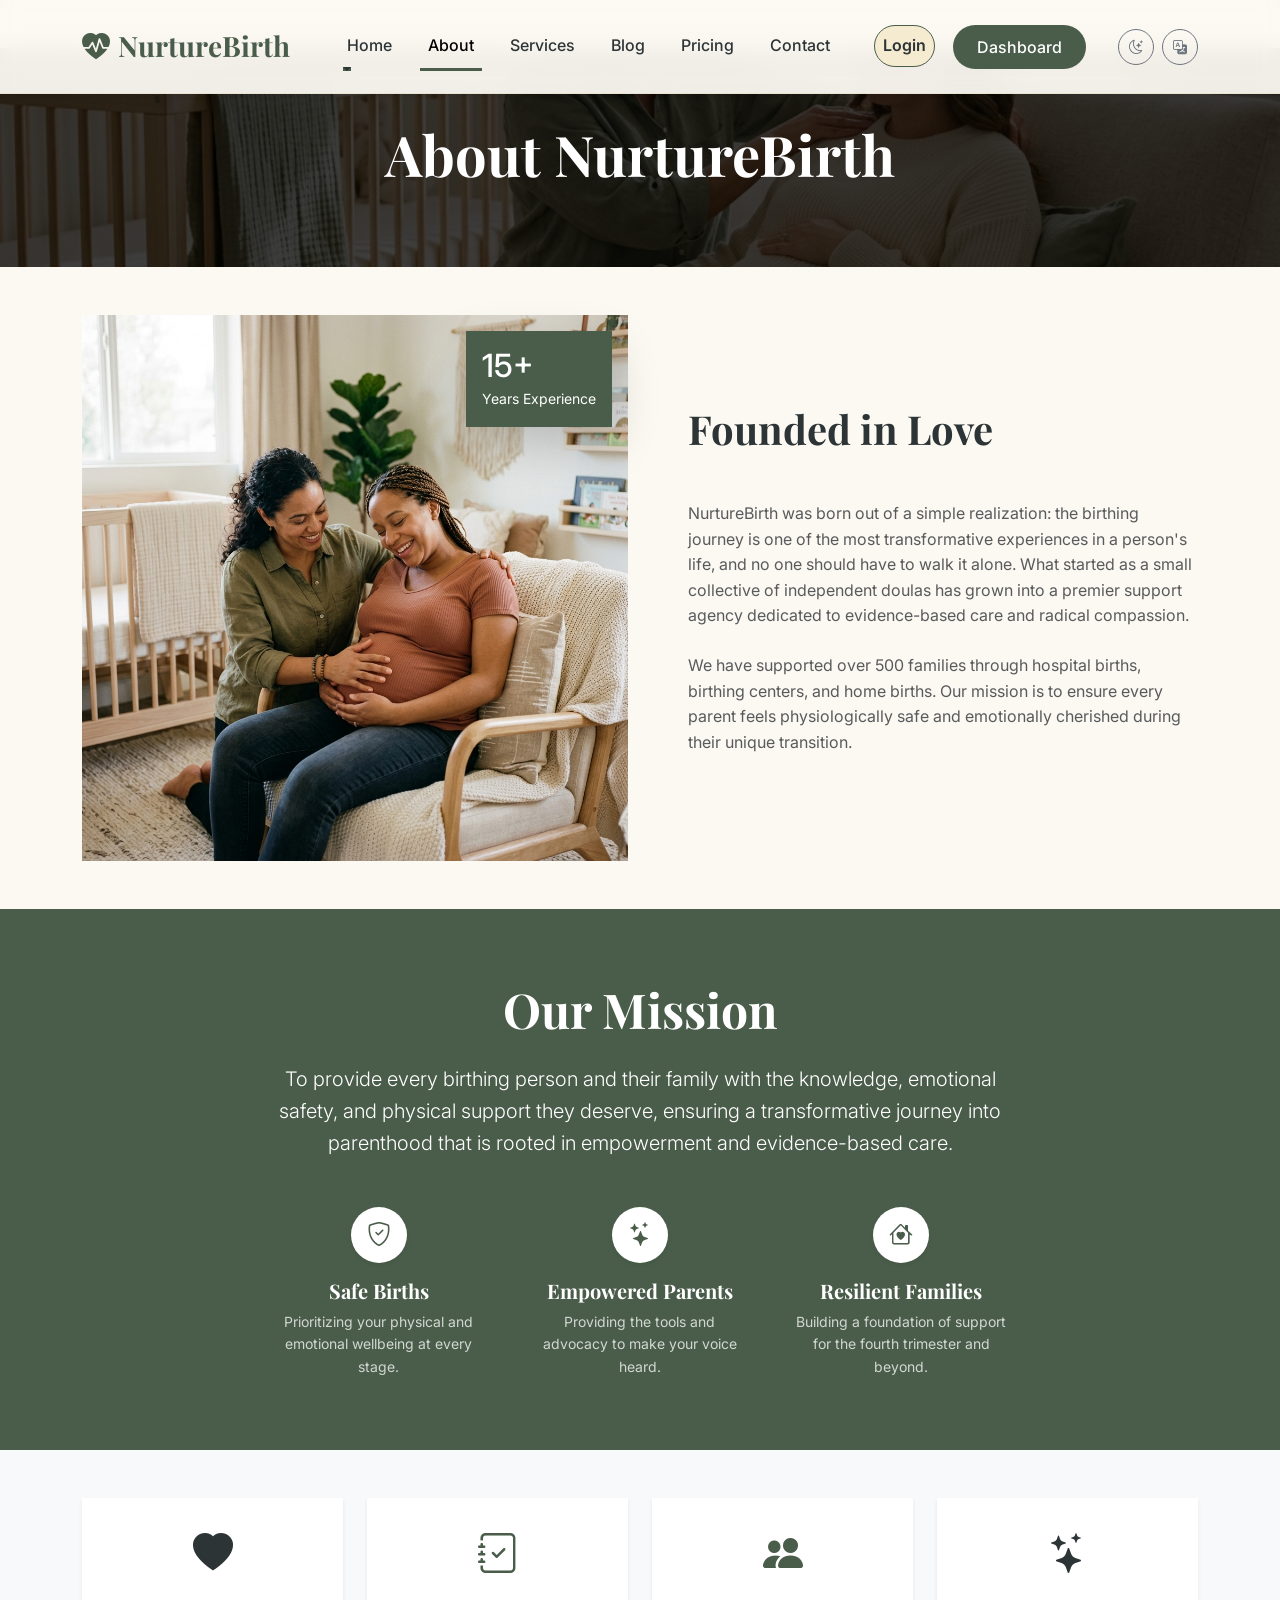
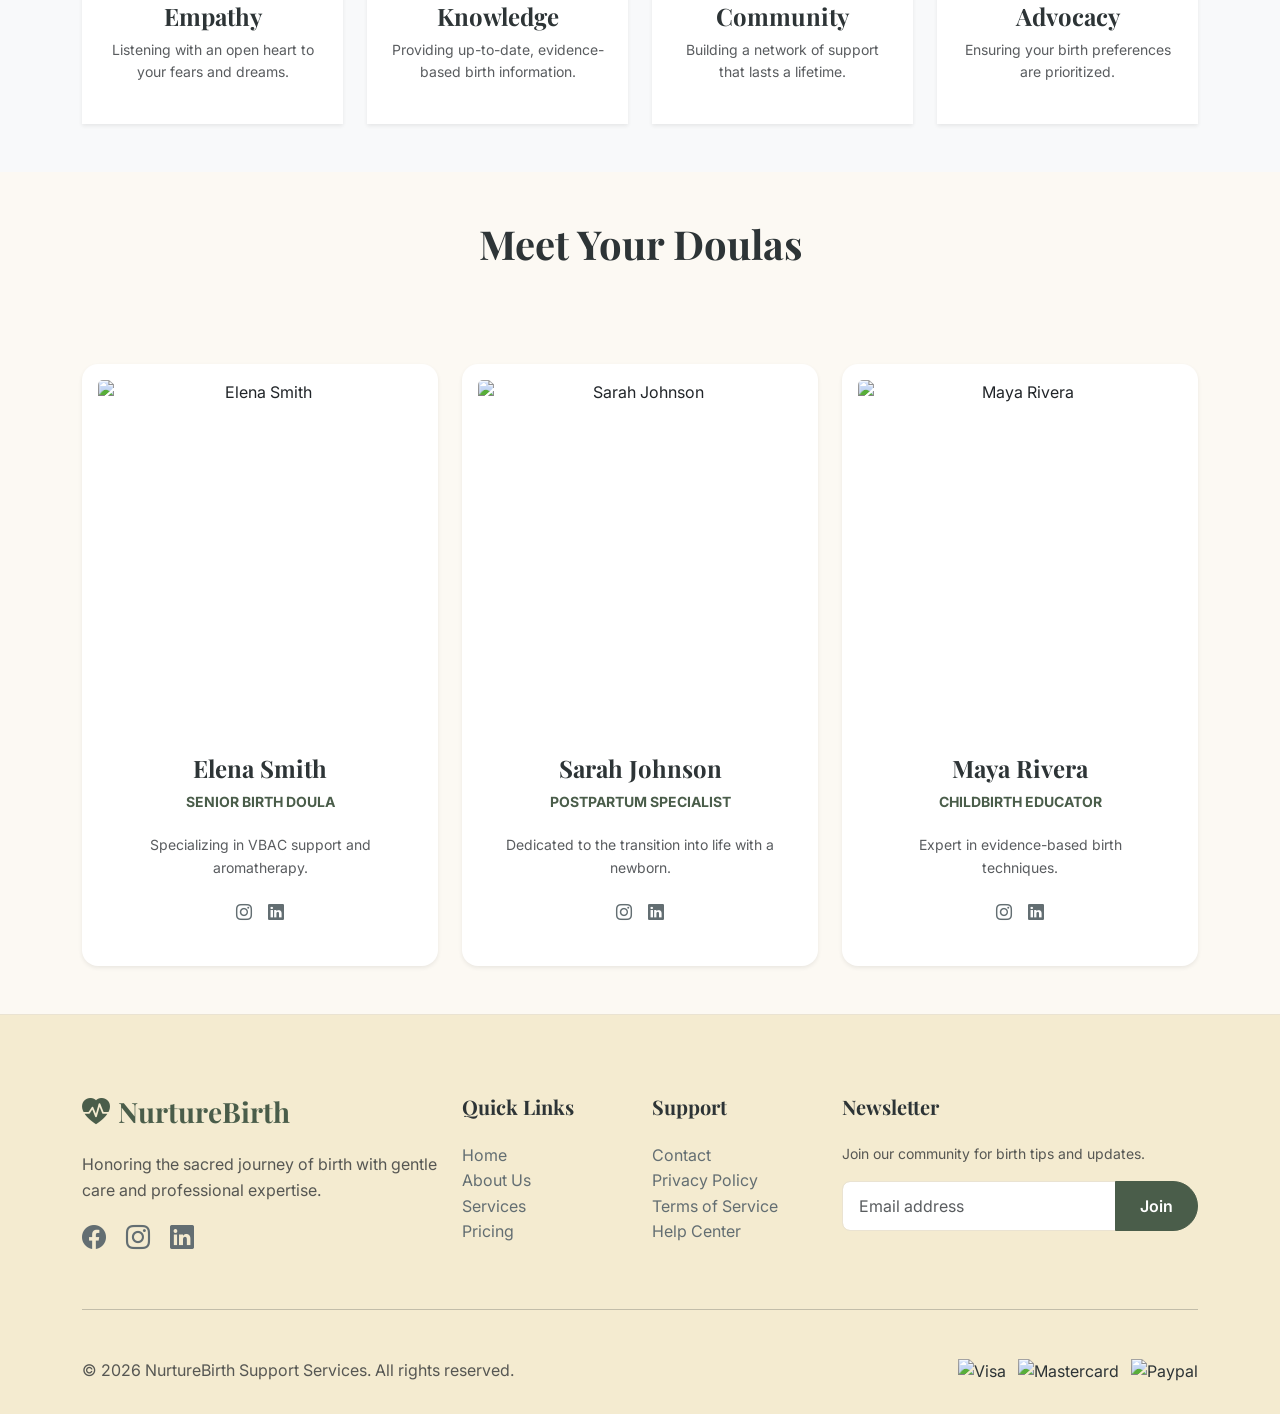
==== commit c9130a15: "Update site content" ====
--- a/about.html
+++ b/about.html
@@ -78,12 +78,6 @@
     <section class="py-5 mt-5 position-relative overflow-hidden" style="background: linear-gradient(rgba(0, 0, 0, 0.75), rgba(0, 0, 0, 0.75)), url('assets/images/hero_doula_classic.png') center/cover no-repeat;">
         <div class="container text-center py-4 text-white">
             <h1 class="brand-font display-4 animate__animated animate__fadeIn text-white">About NurtureBirth</h1>
-            <nav aria-label="breadcrumb">
-                <ol class="breadcrumb justify-content-center mb-0">
-                    <li class="breadcrumb-item"><a href="index.html" class="text-decoration-none text-white opacity-75">Home</a></li>
-                    <li class="breadcrumb-item active text-white fw-medium" aria-current="page">About Us</li>
-                </ol>
-            </nav>
         </div>
     </section>
 
--- a/assets/css/style.css
+++ b/assets/css/style.css
@@ -350,6 +350,7 @@
     border-bottom: 1px solid var(--border-color);
     padding: 1.2rem 0;
     transition: all 0.4s ease; /* Added for smooth scrolling effect */
+    z-index: 1030;
 }
 
 /* Fix for mobile menu (offcanvas) inside navbar:
@@ -444,7 +445,34 @@
     color: #fff !important;
 }
 
-.nav-link::after {
+.navbar-dark.bg-transparent .login-btn {
+    color: #fff;
+    border-color: rgba(255, 255, 255, 0.6);
+    background-color: rgba(255, 255, 255, 0.08);
+}
+
+.navbar-dark.bg-transparent .login-btn:hover,
+.navbar-dark.bg-transparent .login-btn:focus-visible {
+    background-color: #fff;
+    color: var(--primary-color);
+    border-color: #fff;
+}
+
+.navbar-dark.bg-transparent {
+    border-bottom-color: rgba(255, 255, 255, 0.2);
+}
+
+@media (max-width: 1024px) {
+    #offcanvasNavbar .navbar-nav {
+        gap: 0.85rem;
+    }
+    #offcanvasNavbar .login-btn,
+    #offcanvasNavbar .nav-link.btn {
+        width: 100%;
+    }
+}
+
+.nav-link:not(.btn):not(.login-btn)::after {
     content: '';
     position: absolute;
     width: 0;
@@ -455,7 +483,7 @@
     transition: width 0.3s;
 }
 
-.nav-link.active::after, .nav-link:hover::after {
+.nav-link:not(.btn):not(.login-btn).active::after, .nav-link:not(.btn):not(.login-btn):hover::after {
     width: 100%;
 }
 
@@ -537,6 +565,52 @@
     outline-offset: 3px;
 }
 
+@media (max-width: 1024px) {
+    .contact-info .d-flex {
+        flex-direction: column;
+        align-items: center;
+        text-align: center;
+        gap: 0.65rem;
+        justify-content: center;
+    }
+
+    .contact-info .contact-icon-wrap {
+        margin-right: 0;
+        margin-bottom: 0.35rem;
+        margin-left: 0;
+    }
+
+    .contact-info h5,
+    .contact-info p {
+        text-align: center;
+    }
+
+.contact-info .d-flex.align-items-start {
+        align-items: center !important;
+        justify-content: center !important;
+    }
+
+    .contact-info .contact-icon-wrap {
+        margin-inline-start: 0 !important;
+        margin-inline-end: 0 !important;
+    }
+
+    .contact-section h2.brand-font.mb-4 {
+        text-align: center;
+    }
+
+    .contact-socials,
+    .contact-info + .social-links {
+        justify-content: center;
+        width: 100%;
+    }
+
+    .contact-socials .btn,
+    .contact-info + .social-links .btn {
+        margin: 0 0.35rem;
+    }
+}
+
 .icon-box .bi {
     font-size: 1.5rem;
     line-height: 1;
@@ -550,6 +624,49 @@
     font-size: 0.75rem;
 }
 
+.share-links {
+    display: flex;
+    align-items: center;
+    gap: 0.65rem;
+    flex-wrap: wrap;
+}
+
+.share-links a {
+    width: 34px;
+    height: 34px;
+    border-radius: 50%;
+    border: 1px solid rgba(46, 63, 48, 0.25);
+    display: inline-flex;
+    align-items: center;
+    justify-content: center;
+    color: var(--text-muted);
+    transition: var(--transition);
+}
+
+.share-links a:hover {
+    color: #fff;
+    border-color: var(--primary-color);
+    background-color: var(--primary-color);
+    box-shadow: 0 6px 18px rgba(0, 0, 0, 0.15);
+}
+
+@media (max-width: 768px) {
+    .share-links {
+        justify-content: center;
+        width: 100%;
+    }
+
+    .share-links span {
+        width: 100%;
+        text-align: center;
+    }
+
+    .share-links a {
+        width: 40px;
+        height: 40px;
+    }
+}
+
 /* Cards */
 .card {
     background-color: var(--card-bg);
@@ -563,6 +680,22 @@
 .card:hover {
     transform: translateY(-8px);
     box-shadow: 0 12px 30px rgba(0,0,0,0.08);
+}
+
+.pricing-section .card {
+    text-align: center;
+}
+
+.pricing-section .price-list {
+    padding-left: 0;
+    padding-right: 0;
+}
+
+.pricing-section .price-list li {
+    display: flex;
+    align-items: center;
+    justify-content: center;
+    gap: 0.45rem;
 }
 
 /* Accordion */
@@ -613,6 +746,38 @@
 .text-theme { color: var(--text-color) !important; }
 .text-muted-theme { color: var(--text-muted) !important; }
 
+#scrollTopBtn {
+    position: fixed;
+    right: clamp(1rem, 1.8vw, 1.8rem);
+    bottom: clamp(1rem, 2vw, 2.5rem);
+    width: 44px;
+    height: 44px;
+    border-radius: 50%;
+    border: none;
+    background-color: var(--primary-color);
+    color: #fff;
+    display: flex;
+    align-items: center;
+    justify-content: center;
+    box-shadow: 0 12px 25px rgba(0, 0, 0, 0.25);
+    cursor: pointer;
+    opacity: 0;
+    pointer-events: none;
+    transition: opacity 0.3s ease, transform 0.3s ease;
+    z-index: 1050;
+}
+
+#scrollTopBtn.visible {
+    opacity: 1;
+    pointer-events: auto;
+    transform: translateY(-5px);
+}
+
+#scrollTopBtn:focus-visible {
+    outline: 3px solid #fff;
+    outline-offset: 3px;
+}
+
 /* Sticky Nav for Dark Mode */
 [data-bs-theme="dark"] .navbar.bg-white {
     background-color: var(--card-bg) !important;
@@ -629,8 +794,8 @@
 
 [data-bs-theme="dark"] .offcanvas,
 [data-bs-theme="dark"] .dropdown-menu {
-    background-color: var(--card-bg) !important;
-    border: 1px solid var(--border-color) !important;
+    background-color: var(--card-bg);
+    border: 1px solid var(--border-color);
 }
 
 [data-bs-theme="dark"] .btn-close {
@@ -659,6 +824,22 @@
     margin-bottom: 1.5rem;
 }
 
+.service-hero {
+    padding-top: calc(3rem + 60px);
+}
+
+@media (max-width: 992px) {
+    .service-hero {
+        padding-top: calc(3rem + 85px);
+    }
+}
+
+@media (max-width: 576px) {
+    .service-hero {
+        padding-top: calc(3rem + 105px);
+    }
+}
+
 .hero-cta-group .btn {
     border-radius: 999px;
     padding: 0.75rem 2.2rem;
@@ -689,6 +870,17 @@
     .hero-cta-group .btn {
         width: 100%;
         min-width: auto;
+    }
+}
+
+@media (max-width: 1024px) {
+    .pricing-section .card {
+        padding-left: 1.5rem;
+        padding-right: 1.5rem;
+    }
+
+    .pricing-section .price-list {
+        margin-inline: auto;
     }
 }
 
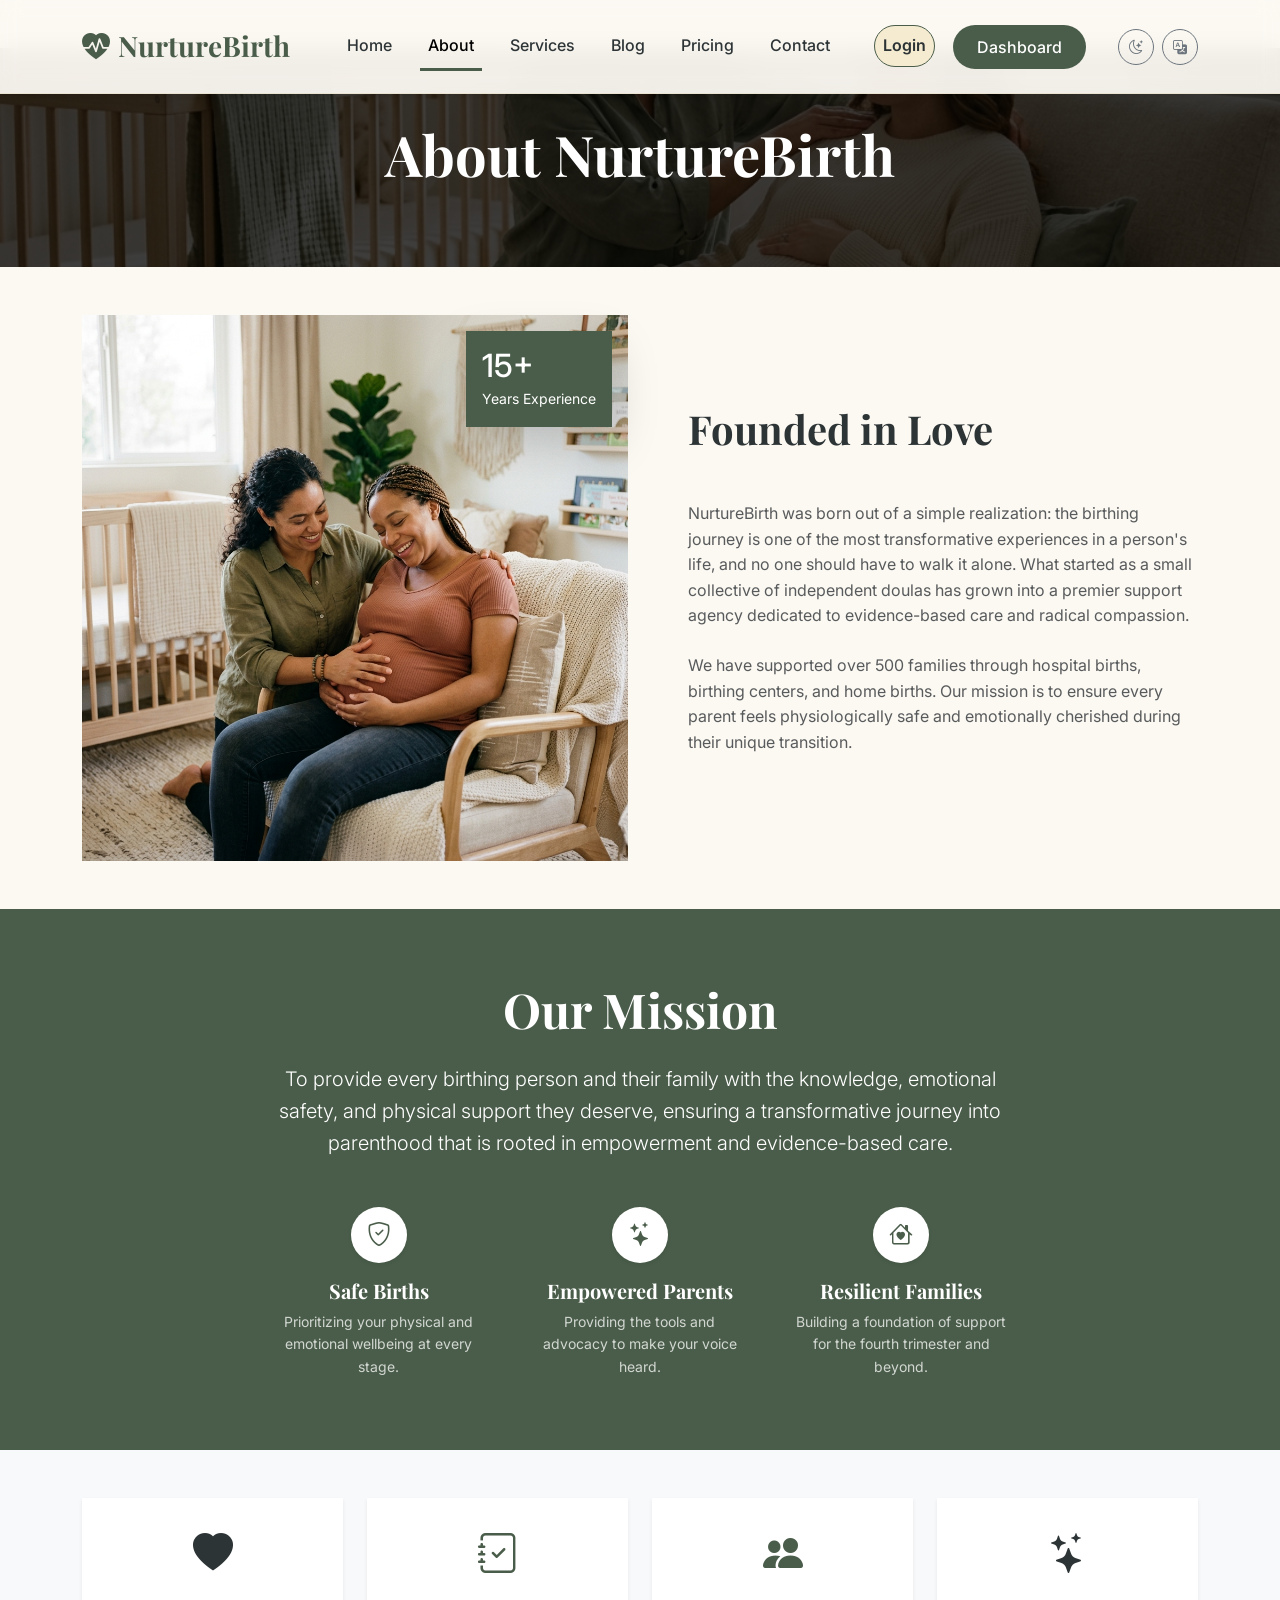
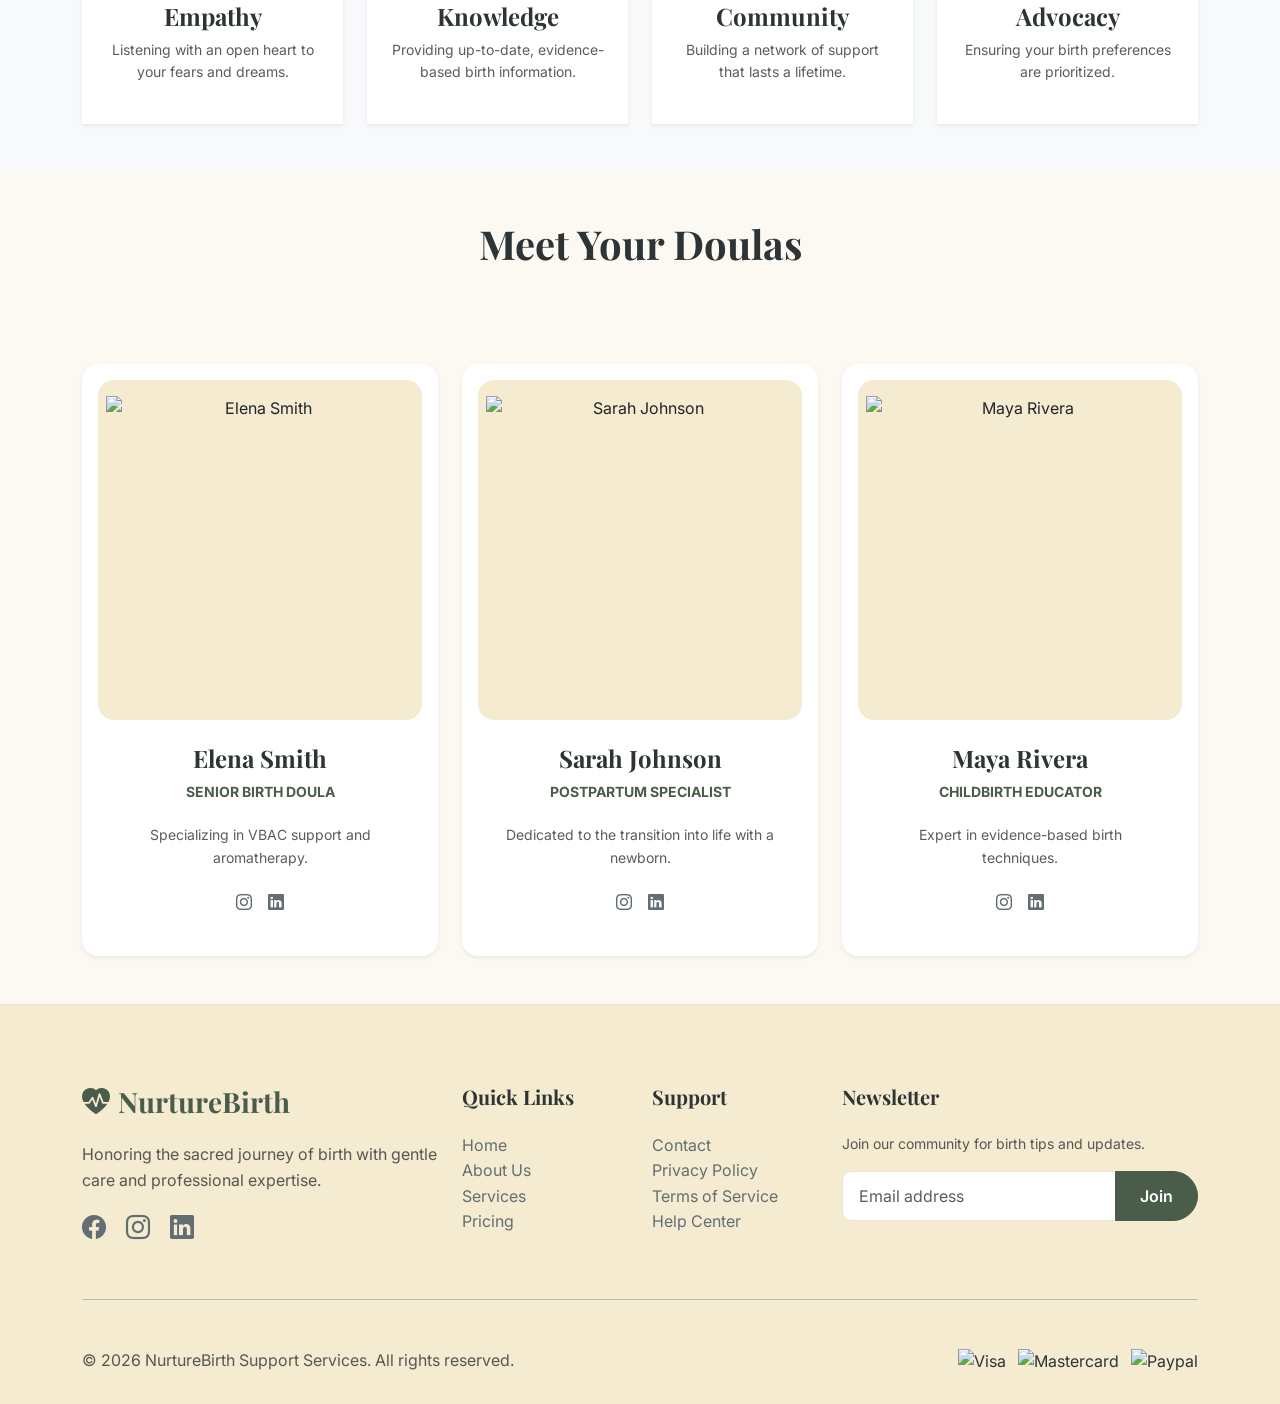
==== commit e0127765: "Improve navbar and dashboard experience" ====
--- a/about.html
+++ b/about.html
@@ -61,7 +61,7 @@
                     </ul>
                     
                     <!-- Theme & RTL Controls -->
-                    <div class="d-flex align-items-center mt-3 mt-lg-0 ms-lg-3 gap-2">
+                    <div class="d-flex align-items-center nav-controls mt-3 mt-lg-0 ms-lg-3 gap-2">
                         <button class="btn btn-sm btn-outline-secondary rounded-circle" id="theme-toggle" title="Toggle Theme">
                             <i class="bi bi-moon-stars"></i>
                         </button>
@@ -185,7 +185,7 @@
                 <!-- Team Member 1 -->
                 <div class="col-md-4">
                     <div class="card bg-card-theme border-0 shadow-sm overflow-hidden text-center h-100">
-                        <img src="https://images.unsplash.com/photo-1573496359142-b8d87734a5a2?q=80&w=600&auto=format&fit=crop" class="card-img-top" alt="Elena Smith" style="height: 350px; object-fit: cover;">
+                        <img src="https://images.unsplash.com/photo-1573496359142-b8d87734a5a2?q=80&w=600&auto=format&fit=crop" class="card-img-top team-photo" alt="Elena Smith">
                         <div class="card-body team-card-body p-4">
                             <h4 class="brand-font mb-1">Elena Smith</h4>
                             <span class="text-primary-color small fw-bold text-uppercase">Senior Birth Doula</span>
@@ -200,7 +200,7 @@
                 <!-- Team Member 2 -->
                 <div class="col-md-4">
                     <div class="card bg-card-theme border-0 shadow-sm overflow-hidden text-center h-100">
-                        <img src="https://images.unsplash.com/photo-1594744803329-e58b31de8bf5?q=80&w=600&auto=format&fit=crop" class="card-img-top" alt="Sarah Johnson" style="height: 350px; object-fit: cover;">
+                        <img src="https://images.unsplash.com/photo-1594744803329-e58b31de8bf5?q=80&w=600&auto=format&fit=crop" class="card-img-top team-photo" alt="Sarah Johnson">
                         <div class="card-body team-card-body p-4">
                             <h4 class="brand-font mb-1">Sarah Johnson</h4>
                             <span class="text-primary-color small fw-bold text-uppercase">Postpartum Specialist</span>
@@ -215,7 +215,7 @@
                 <!-- Team Member 3 -->
                 <div class="col-md-4">
                     <div class="card bg-card-theme border-0 shadow-sm overflow-hidden text-center h-100">
-                        <img src="https://images.unsplash.com/photo-1544005313-94ddf0286df2?q=80&w=600&auto=format&fit=crop" class="card-img-top" alt="Maya Rivera" style="height: 350px; object-fit: cover;">
+                        <img src="https://images.unsplash.com/photo-1544005313-94ddf0286df2?q=80&w=600&auto=format&fit=crop" class="card-img-top team-photo" alt="Maya Rivera">
                         <div class="card-body team-card-body p-4">
                             <h4 class="brand-font mb-1">Maya Rivera</h4>
                             <span class="text-primary-color small fw-bold text-uppercase">Childbirth Educator</span>
@@ -292,3 +292,4 @@
     <script src="assets/js/main.js"></script>
 </body>
 </html>
+
--- a/assets/css/style.css
+++ b/assets/css/style.css
@@ -215,6 +215,16 @@
     justify-content: center;
 }
 
+.team-row .team-photo {
+    width: 100%;
+    height: 340px;
+    object-fit: contain;
+    object-position: center;
+    background-color: var(--secondary-color);
+    padding: 1rem 0.5rem;
+    border-radius: var(--radius-md);
+}
+
 .team-card-body {
     display: flex;
     flex-direction: column;
@@ -318,6 +328,31 @@
 
 .navbar .login-btn {
     border-color: var(--primary-color);
+}
+
+[data-bs-theme="dark"] .login-btn {
+    border: none;
+    background-color: #fff;
+    color: #050505 !important;
+    text-shadow: 0 1px 1px rgba(255, 255, 255, 0.45);
+    font-weight: 700;
+    letter-spacing: 0.02em;
+    box-shadow: inset 0 0 0 1px rgba(0, 0, 0, 0.12);
+}
+
+[data-bs-theme="dark"] .nav-link.btn {
+    border: none;
+}
+
+.nav-controls {
+    margin-left: 1.5rem;
+    gap: 0.75rem;
+}
+
+@media (max-width: 1024px) {
+    .nav-controls {
+        margin-left: 0.75rem;
+    }
 }
 
 /* Icon Toggle Buttons */
@@ -368,7 +403,7 @@
 }
 
 [data-bs-theme="dark"] .navbar {
-    border-bottom: 1px solid rgba(255, 255, 255, 0.1);
+    border-bottom: none;
 }
 
 .navbar.scrolled {
@@ -484,6 +519,15 @@
 }
 
 .nav-link:not(.btn):not(.login-btn).active::after, .nav-link:not(.btn):not(.login-btn):hover::after {
+    width: 100%;
+}
+
+.navbar .nav-link.dropdown-toggle::after {
+    display: none;
+}
+
+.navbar .nav-link.dropdown-toggle.active::after {
+    display: block;
     width: 100%;
 }
 
@@ -825,18 +869,24 @@
 }
 
 .service-hero {
-    padding-top: calc(3rem + 60px);
+    padding-top: calc(3rem + 90px);
 }
 
 @media (max-width: 992px) {
     .service-hero {
-        padding-top: calc(3rem + 85px);
+        padding-top: calc(3rem + 125px);
+    }
+}
+
+@media (max-width: 768px) {
+    .service-hero {
+        padding-top: calc(3rem + 150px);
     }
 }
 
 @media (max-width: 576px) {
     .service-hero {
-        padding-top: calc(3rem + 105px);
+        padding-top: calc(3rem + 175px);
     }
 }
 
@@ -942,3 +992,4 @@
     .hero-section { padding: 120px 0 60px; }
     .hero-title { font-size: 2.2rem; }
 }
+
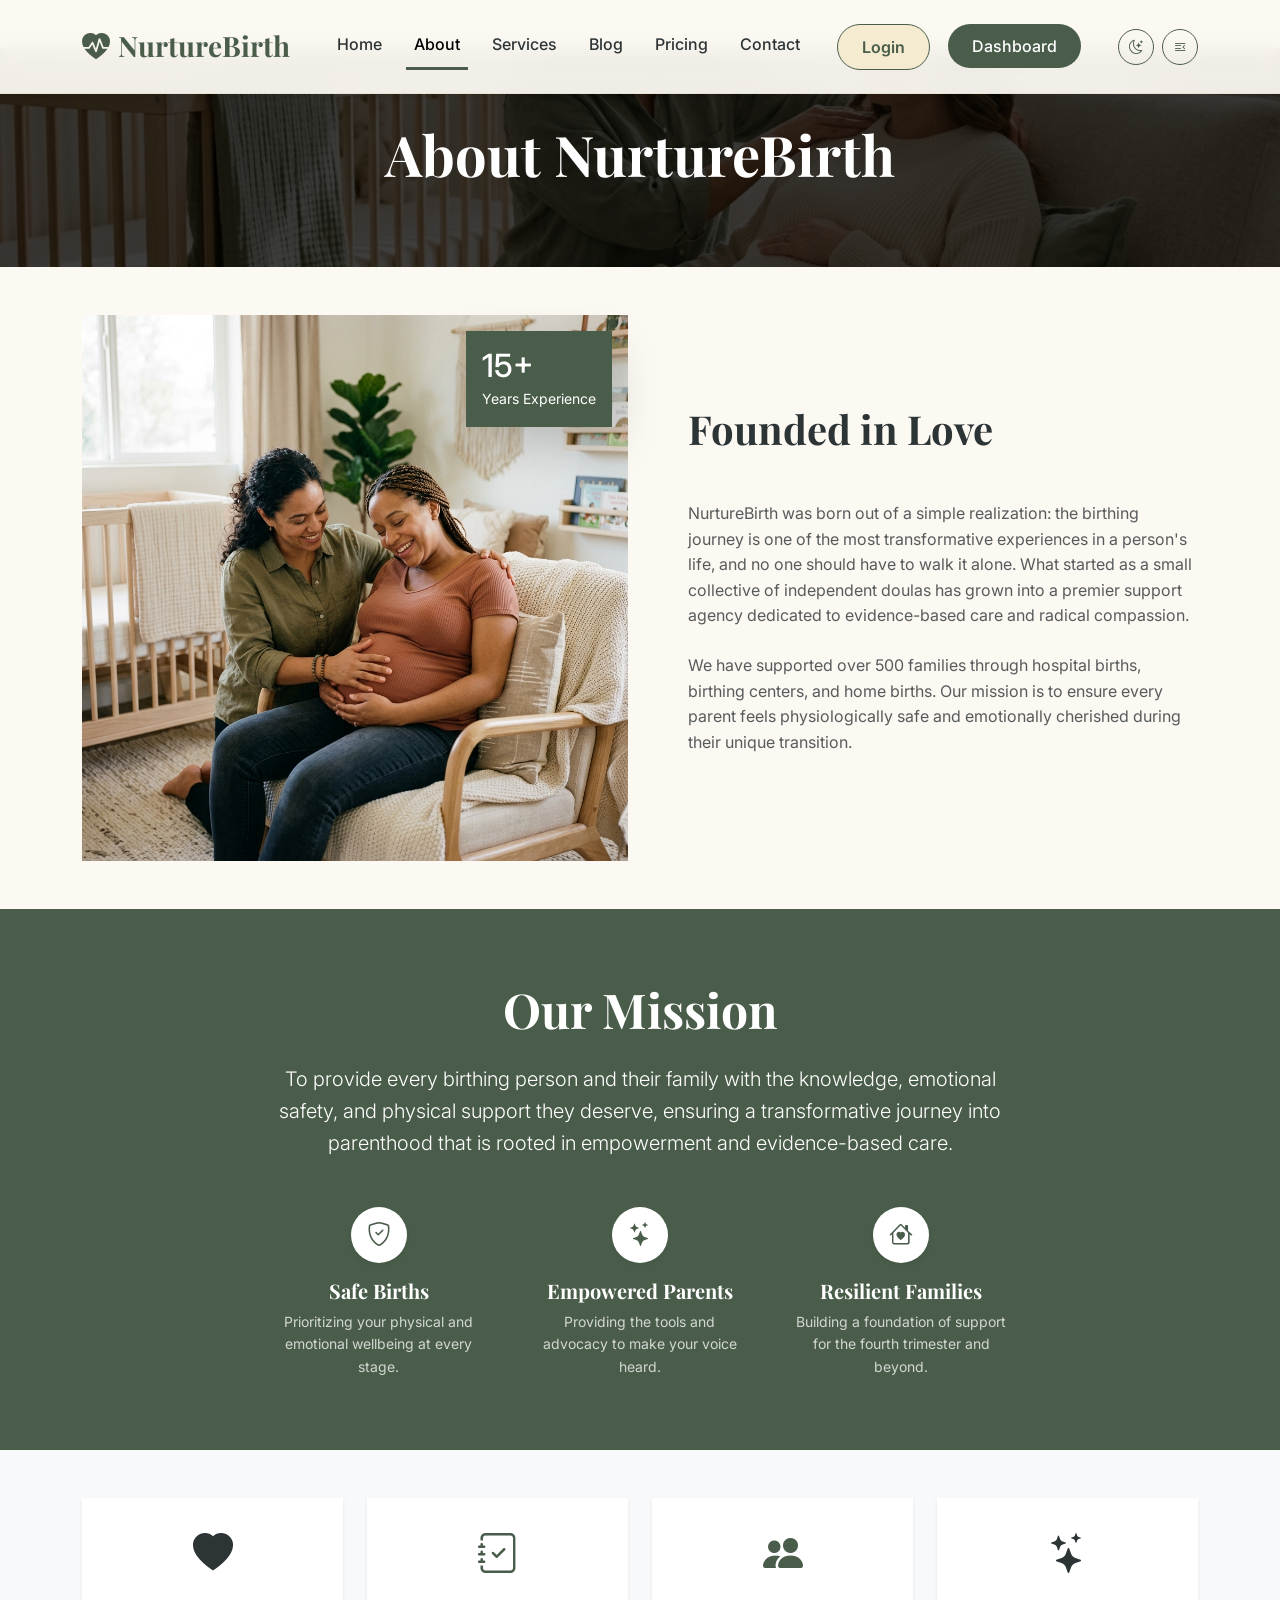
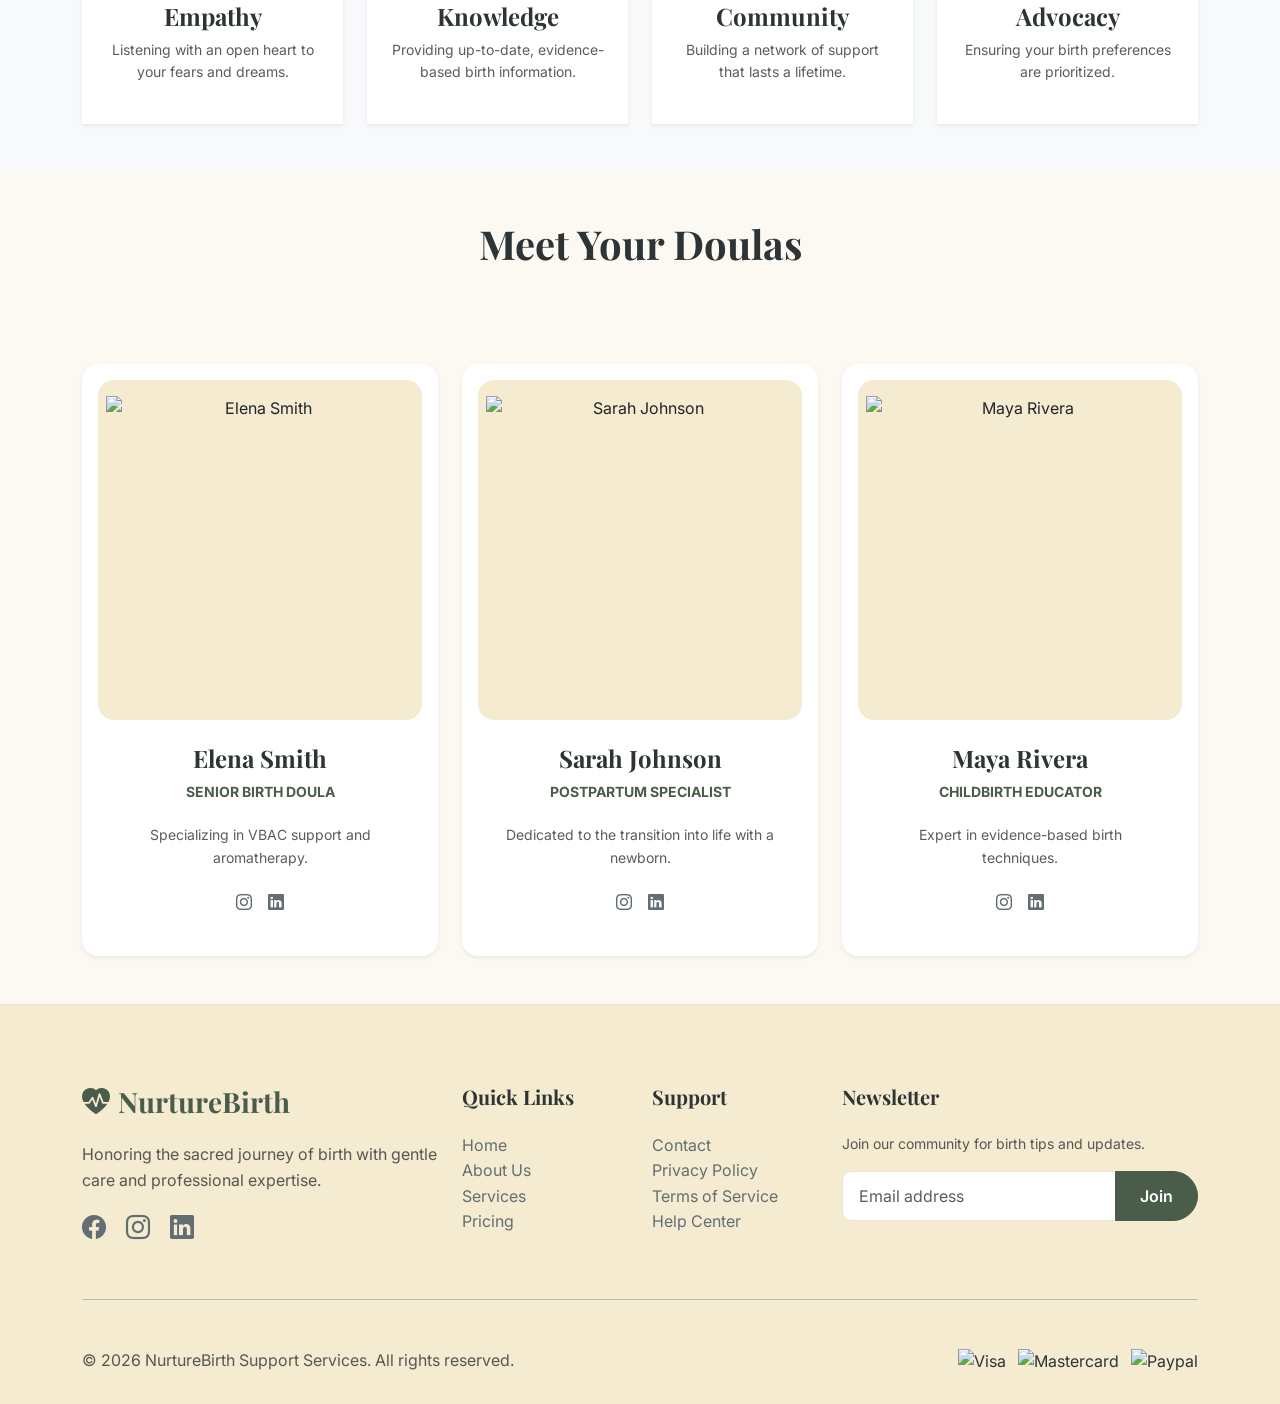
==== commit aaef7dc5: "UI Updates: Profile placement, layout fixes, and responsiveness adjustments" ====
--- a/about.html
+++ b/about.html
@@ -25,7 +25,7 @@
     </div>
 
     <!-- Header (Standard) -->
-    <nav class="navbar navbar-expand-lg fixed-top shadow-sm bg-white">
+    <nav class="navbar navbar-expand-xl fixed-top shadow-sm bg-white">
         <div class="container">
             <a class="navbar-brand brand-font fs-3 text-primary-color" href="index.html">
                 <i class="bi bi-heart-pulse-fill me-2"></i>NurtureBirth
@@ -53,7 +53,7 @@
                         <li class="nav-item"><a class="nav-link" href="pricing.html">Pricing</a></li>
                         <li class="nav-item"><a class="nav-link" href="contact.html">Contact</a></li>
                         <li class="nav-item ms-lg-3">
-                            <a class="nav-link fw-semibold login-btn" href="login.html">Login</a>
+                            <a class="nav-link btn login-btn px-4 fw-semibold" href="login.html">Login</a>
                         </li>
                         <li class="nav-item ms-lg-2">
                             <a class="nav-link btn btn-primary px-4 text-white fw-medium" href="dashboard.html">Dashboard</a>
@@ -66,7 +66,7 @@
                             <i class="bi bi-moon-stars"></i>
                         </button>
                         <button class="btn btn-sm btn-outline-secondary rounded-circle" id="rtl-toggle" title="Toggle RTL">
-                            <i class="bi bi-translate"></i>
+                            <i class="bi bi-text-indent-right"></i>
                         </button>
                     </div>
                 </div>
--- a/assets/css/style.css
+++ b/assets/css/style.css
@@ -268,6 +268,23 @@
     border-color: #E6DBC0;
 }
 
+.btn-outline-primary, .btn-outline-secondary {
+    color: var(--primary-color);
+    border-color: var(--primary-color);
+    background-color: transparent;
+}
+
+.btn-outline-primary:hover, .btn-outline-primary:focus,
+.btn-outline-primary:active,
+.btn-outline-secondary:hover, .btn-outline-secondary:focus,
+.btn-outline-secondary:active {
+    color: #fff !important;
+    background-color: var(--primary-color) !important;
+    border-color: var(--primary-color) !important;
+    transform: translateY(-2px);
+    box-shadow: 0 4px 12px rgba(142, 172, 141, 0.3);
+}
+
 .social-auth-btn {
     border-radius: 55px;
     border-width: 1.5px;
@@ -286,11 +303,15 @@
 
 .login-btn {
     border-radius: 999px;
-    padding: 0.45rem 1.6rem;
+    padding: 10px 24px;
     border: 1.5px solid var(--primary-color);
     background-color: var(--secondary-color);
     color: var(--primary-color);
     font-weight: 600;
+    line-height: 1.5;
+    display: inline-flex;
+    align-items: center;
+    justify-content: center;
     transition: var(--transition);
 }
 
@@ -457,10 +478,18 @@
 
 .nav-link:not(.btn) {
     font-weight: 500;
-    color: var(--text-color); /* Removed !important to allow utility overrides */
-    margin: 0 10px;
+    color: var(--text-color);
+    margin: 0 8px;
     position: relative;
     transition: var(--transition);
+}
+
+.nav-link.btn {
+    padding: 10px 24px !important;
+    margin: 0 5px;
+    display: inline-flex;
+    align-items: center;
+    justify-content: center;
 }
 
 /* Specific support for transparent navbars with light backgrounds (Home 2) */
@@ -497,13 +526,28 @@
     border-bottom-color: rgba(255, 255, 255, 0.2);
 }
 
-@media (max-width: 1024px) {
+.nav-controls .btn {
+    width: 38px;
+    height: 38px;
+    padding: 0;
+    display: inline-flex;
+    align-items: center;
+    justify-content: center;
+}
+
+@media (max-width: 1199.98px) {
     #offcanvasNavbar .navbar-nav {
         gap: 0.85rem;
     }
     #offcanvasNavbar .login-btn,
     #offcanvasNavbar .nav-link.btn {
         width: 100%;
+    }
+    #offcanvasNavbar .nav-controls {
+        margin-top: 1.25rem;
+        padding-top: 1rem;
+        border-top: 1px solid var(--border-color);
+        justify-content: center;
     }
 }
 
@@ -543,6 +587,16 @@
 .social-links a:hover i {
     color: var(--hover-color) !important;
     transform: translateY(-3px);
+}
+
+/* Contact Page Social Icons */
+.contact-socials .btn {
+    width: 48px;
+    height: 48px;
+    padding: 0;
+    display: inline-flex;
+    align-items: center;
+    justify-content: center;
 }
 
 /* Contact Page — Location & Hours icons */
